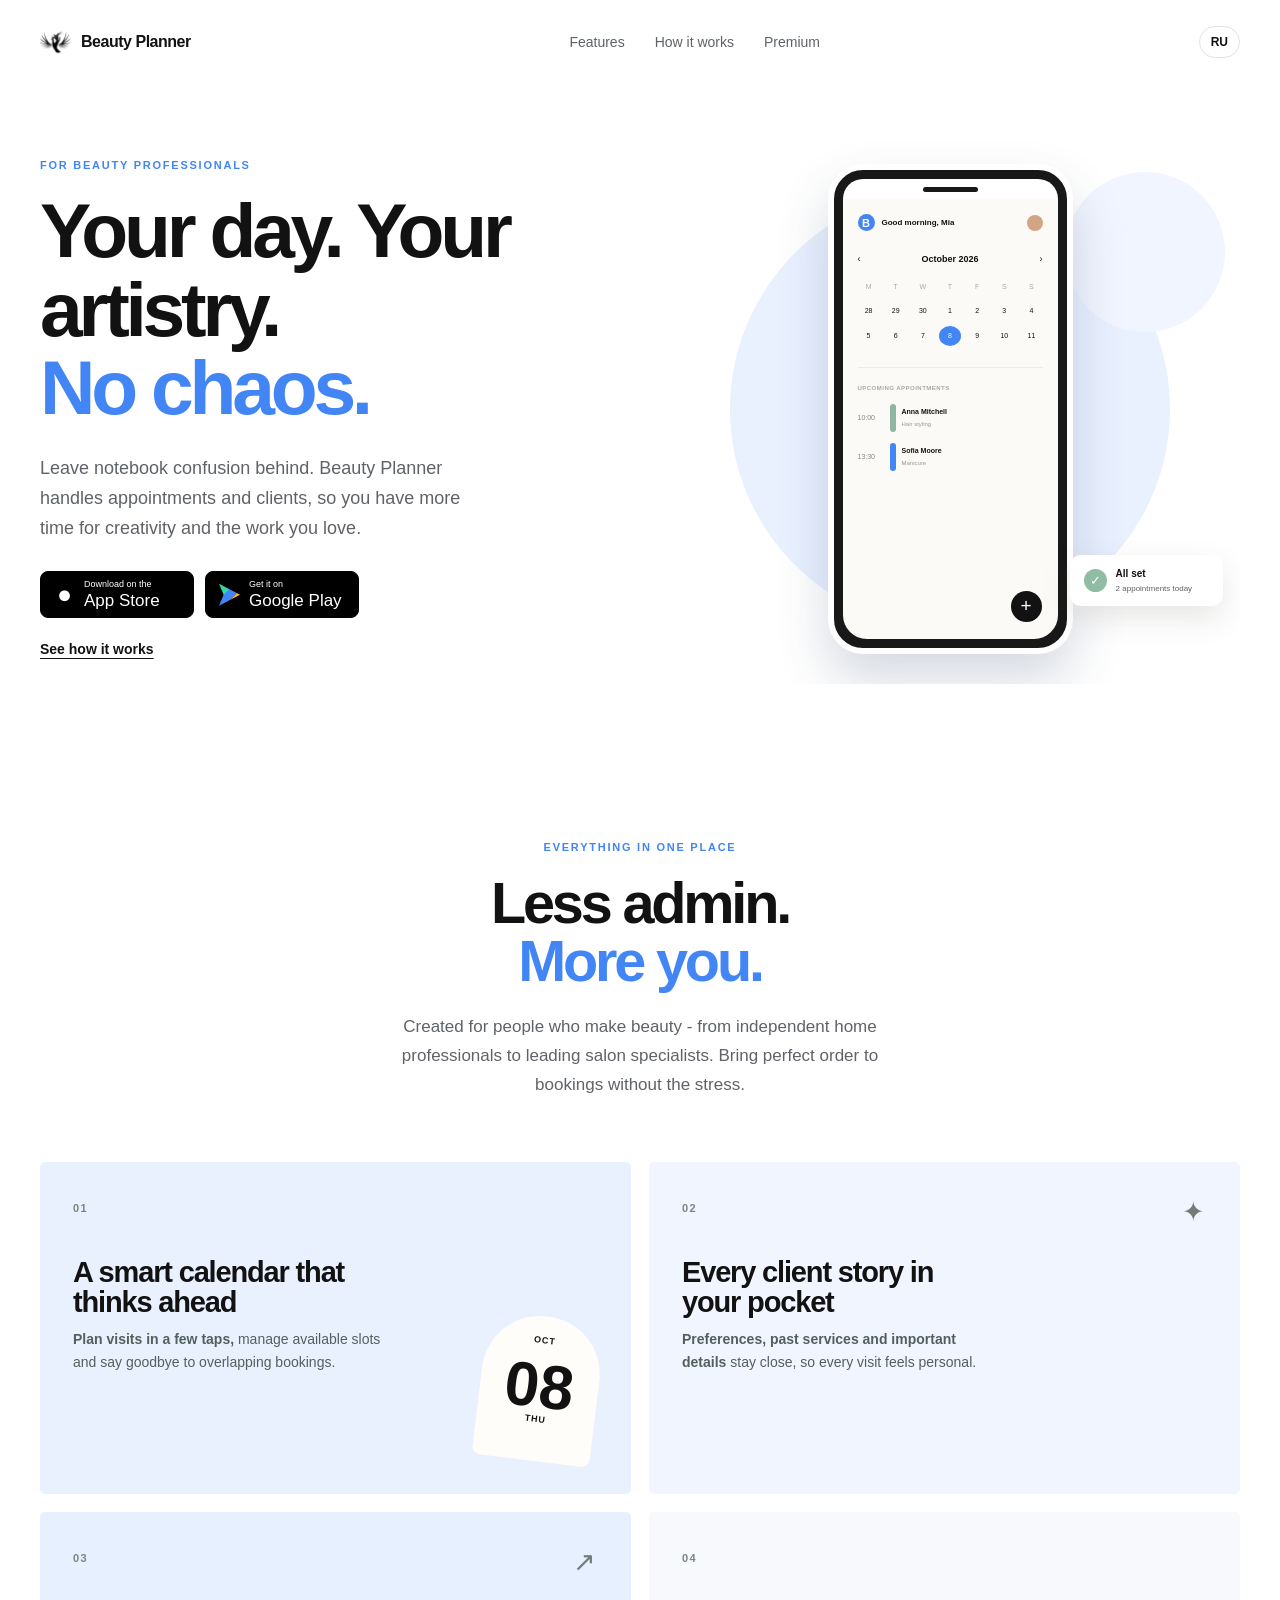
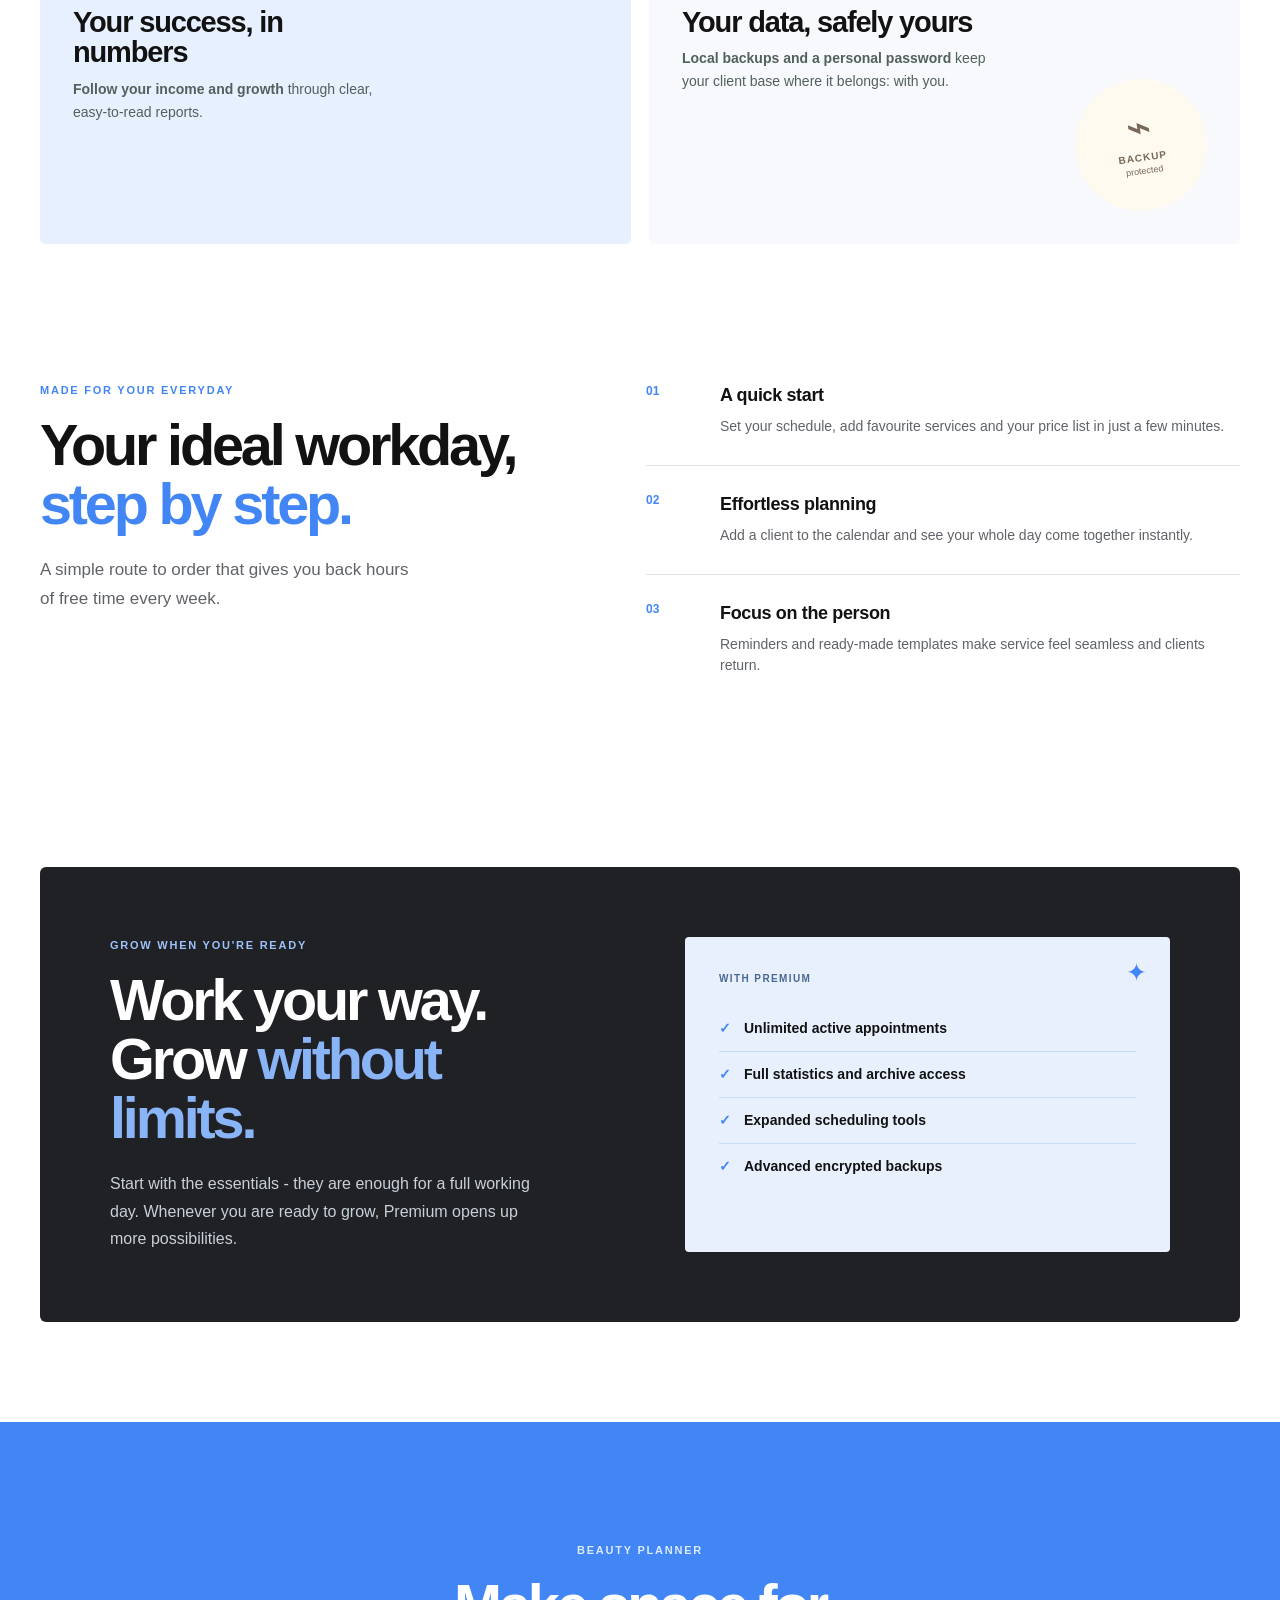
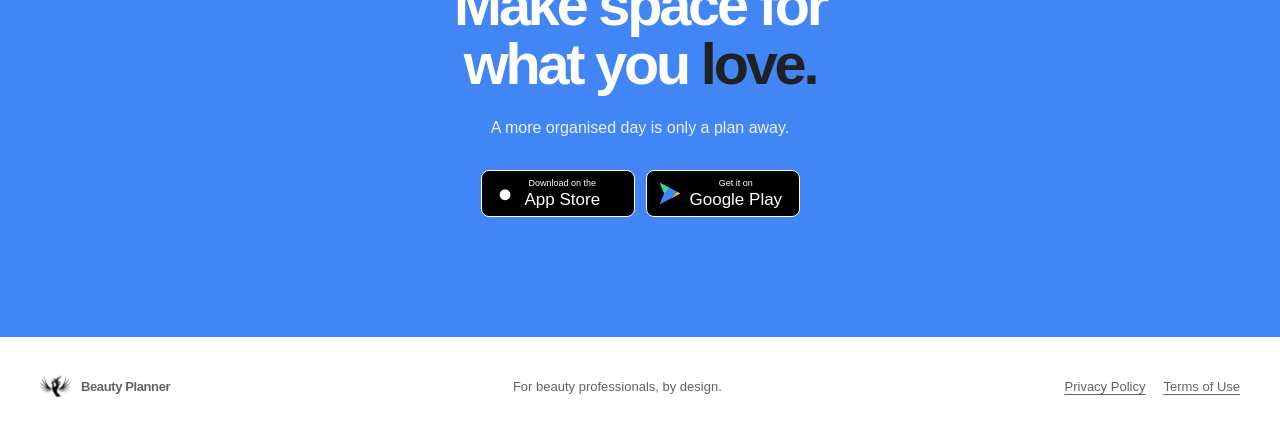
==== index.html @ 68fc967b "Use app logo as site favicon Co-authored-by: Copilot <223556219+Copilot@users.noreply.github.com>" ====
<!doctype html>
<html lang="en">
  <head>
    <meta charset="utf-8">
    <meta name="viewport" content="width=device-width, initial-scale=1">
    <meta name="description" content="Beauty Planner is the calm, simple workspace for beauty professionals.">
    <title>Beauty Planner — your day, beautifully planned</title>
    <link rel="icon" type="image/png" href="assets/beauty-planner-logo.png">
    <link rel="apple-touch-icon" href="assets/beauty-planner-logo.png">
    <link rel="stylesheet" href="styles.css">
  </head>
  <body>
    <header class="site-header">
      <a class="brand" href="#top" aria-label="Beauty Planner home">
        <img class="brand-mark" src="assets/beauty-planner-logo.png" alt="">
        <span>Beauty Planner</span>
      </a>
      <nav class="site-nav" aria-label="Main navigation">
        <a href="#features" data-i18n="navFeatures">Features</a>
        <a href="#workflow" data-i18n="navWorkflow">How it works</a>
        <a href="#premium" data-i18n="navPremium">Premium</a>
      </nav>
      <button class="language-switch" type="button" aria-label="Switch language">RU</button>
    </header>

    <main id="top">
      <section class="hero">
        <div class="hero-copy">
          <p class="eyebrow" data-i18n="eyebrow">FOR BEAUTY PROFESSIONALS</p>
          <h1 data-i18n-html="heroTitle">Your day. Your artistry.<br><em>No chaos.</em></h1>
          <p class="hero-text" data-i18n="heroText">Leave notebook confusion behind. Beauty Planner handles appointments and clients, so you have more time for creativity and the work you love.</p>
          <div class="store-links" aria-label="Download Beauty Planner">
            <a class="store-button" href="https://apps.apple.com/us/app/beauty-planner-app/id6790455845" target="_blank" rel="noopener noreferrer">
              <span class="store-icon apple-icon" aria-hidden="true">●</span>
              <span><small data-i18n="appStoreLabel">Download on the</small><strong>App Store</strong></span>
            </a>
            <a class="store-button" href="https://play.google.com/store/apps/details?id=com.andrey.beautyplanner&amp;pcampaignid=web_share" target="_blank" rel="noopener noreferrer">
              <span class="store-icon play-icon" aria-hidden="true"></span>
              <span><small data-i18n="googlePlayLabel">Get it on</small><strong>Google Play</strong></span>
            </a>
          </div>
          <a class="text-link hero-link" href="#workflow" data-i18n="heroLink">See how it works</a>
        </div>
        <div class="hero-visual" aria-label="Beauty Planner calendar preview">
          <div class="orb orb-one"></div>
          <div class="orb orb-two"></div>
          <div class="phone">
            <div class="phone-bar"><span></span></div>
            <div class="app-screen">
              <div class="app-top"><span class="app-logo">B</span><span class="app-greeting">Good morning, Mia</span><span class="avatar"></span></div>
              <div class="calendar-head"><span>‹</span><strong>October 2026</strong><span>›</span></div>
              <div class="week-days"><span>M</span><span>T</span><span>W</span><span>T</span><span>F</span><span>S</span><span>S</span></div>
              <div class="calendar-days"><span>28</span><span>29</span><span>30</span><span>1</span><span>2</span><span>3</span><span>4</span><span>5</span><span>6</span><span>7</span><span class="selected-day">8</span><span>9</span><span>10</span><span>11</span></div>
              <div class="appointments">
                <p>UPCOMING APPOINTMENTS</p>
                <div class="appointment"><span class="appointment-time">10:00</span><span class="appointment-dot"></span><span><b>Anna Mitchell</b><small>Hair styling</small></span></div>
                <div class="appointment"><span class="appointment-time">13:30</span><span class="appointment-dot coral"></span><span><b>Sofia Moore</b><small>Manicure</small></span></div>
              </div>
              <span class="add-button">+</span>
            </div>
          </div>
          <div class="floating-card"><span class="floating-icon">✓</span><span><b data-i18n="floatingTitle">All set</b><small data-i18n="floatingText">2 appointments today</small></span></div>
        </div>
      </section>

      <section class="intro" id="features">
        <p class="eyebrow" data-i18n="introEyebrow">EVERYTHING IN ONE PLACE</p>
        <h2 data-i18n-html="introTitle">Less admin.<br><em>More you.</em></h2>
        <p data-i18n="introText">Created for people who make beauty - from independent home professionals to leading salon specialists. Bring perfect order to bookings without the stress.</p>
      </section>

      <section class="feature-grid">
        <article class="feature-card feature-card-wide peach">
          <div>
            <span class="feature-number">01</span>
            <h3 data-i18n="featureCalendarTitle">A smart calendar that thinks ahead</h3>
            <p data-i18n-html="featureCalendarText"><strong>Plan visits in a few taps,</strong> manage available slots and say goodbye to overlapping bookings.</p>
          </div>
          <div class="mini-calendar" aria-hidden="true"><span>OCT</span><b>08</b><small>THU</small></div>
        </article>
        <article class="feature-card lilac">
          <span class="feature-number">02</span>
          <span class="feature-icon" aria-hidden="true">✦</span>
          <h3 data-i18n="featureClientsTitle">Every client story in your pocket</h3>
          <p data-i18n-html="featureClientsText"><strong>Preferences, past services and important details</strong> stay close, so every visit feels personal.</p>
        </article>
        <article class="feature-card sage">
          <span class="feature-number">03</span>
          <span class="feature-icon" aria-hidden="true">↗</span>
          <h3 data-i18n="featureInsightTitle">Your success, in numbers</h3>
          <p data-i18n-html="featureInsightText"><strong>Follow your income and growth</strong> through clear, easy-to-read reports.</p>
        </article>
        <article class="feature-card feature-card-wide cream">
          <div>
            <span class="feature-number">04</span>
            <h3 data-i18n="featureCareTitle">Your data, safely yours</h3>
            <p data-i18n-html="featureCareText"><strong>Local backups and a personal password</strong> keep your client base where it belongs: with you.</p>
          </div>
          <div class="backup-art" aria-hidden="true"><span>⌁</span><b>BACKUP</b><small>protected</small></div>
        </article>
      </section>

      <section class="workflow" id="workflow">
        <div class="workflow-copy">
          <p class="eyebrow" data-i18n="workflowEyebrow">MADE FOR YOUR EVERYDAY</p>
          <h2 data-i18n-html="workflowTitle">Your ideal workday,<br><em>step by step.</em></h2>
          <p data-i18n="workflowText">A simple route to order that gives you back hours of free time every week.</p>
        </div>
        <ol class="steps">
          <li><span>01</span><div><h3 data-i18n="stepOneTitle">A quick start</h3><p data-i18n="stepOneText">Set your schedule, add favourite services and your price list in just a few minutes.</p></div></li>
          <li><span>02</span><div><h3 data-i18n="stepTwoTitle">Effortless planning</h3><p data-i18n="stepTwoText">Add a client to the calendar and see your whole day come together instantly.</p></div></li>
          <li><span>03</span><div><h3 data-i18n="stepThreeTitle">Focus on the person</h3><p data-i18n="stepThreeText">Reminders and ready-made templates make service feel seamless and clients return.</p></div></li>
        </ol>
      </section>

      <section class="premium" id="premium">
        <div>
          <p class="eyebrow" data-i18n="premiumEyebrow">GROW WHEN YOU'RE READY</p>
          <h2 data-i18n-html="premiumTitle">Work your way.<br>Grow <em>without limits.</em></h2>
          <p data-i18n="premiumText">Start with the essentials - they are enough for a full working day. Whenever you are ready to grow, Premium opens up more possibilities.</p>
        </div>
        <div class="premium-card">
          <span class="sparkle" aria-hidden="true">✦</span>
          <p class="premium-label" data-i18n="premiumCardLabel">WITH PREMIUM</p>
          <ul>
            <li data-i18n="premiumOne">Unlimited active appointments</li>
            <li data-i18n="premiumTwo">Full statistics and archive access</li>
            <li data-i18n="premiumThree">Expanded scheduling tools</li>
            <li data-i18n="premiumFour">Advanced encrypted backups</li>
          </ul>
        </div>
      </section>

      <section class="cta">
        <p class="eyebrow" data-i18n="ctaEyebrow">BEAUTY PLANNER</p>
        <h2 data-i18n-html="ctaTitle">Make space for<br>what you <em>love.</em></h2>
        <p data-i18n="ctaText">A more organised day is only a plan away.</p>
        <div class="store-links store-links-centered" aria-label="Download Beauty Planner">
          <a class="store-button store-button-light" href="https://apps.apple.com/us/app/beauty-planner-app/id6790455845" target="_blank" rel="noopener noreferrer">
            <span class="store-icon apple-icon" aria-hidden="true">●</span>
            <span><small data-i18n="appStoreLabel">Download on the</small><strong>App Store</strong></span>
          </a>
          <a class="store-button store-button-light" href="https://play.google.com/store/apps/details?id=com.andrey.beautyplanner&amp;pcampaignid=web_share" target="_blank" rel="noopener noreferrer">
            <span class="store-icon play-icon" aria-hidden="true"></span>
            <span><small data-i18n="googlePlayLabel">Get it on</small><strong>Google Play</strong></span>
          </a>
        </div>
      </section>
    </main>

    <footer class="site-footer">
      <a class="brand" href="#top"><img class="brand-mark" src="assets/beauty-planner-logo.png" alt=""><span>Beauty Planner</span></a>
      <p data-i18n="footerText">For beauty professionals, by design.</p>
      <div class="legal-links">
        <a href="privacy.html" data-i18n="privacyLink">Privacy Policy</a>
        <a href="https://sites.google.com/view/beautyplanner/terms-of-use" target="_blank" rel="noopener noreferrer" data-i18n="termsLink">Terms of Use</a>
      </div>
    </footer>
    <script src="script.js"></script>
  </body>
</html>
---- styles.css ----
:root {
  --ink: #121212;
  --muted: #5f6368;
  --paper: #ffffff;
  --peach: #e9f1ff;
  --coral: #4285f4;
  --lilac: #f1f5ff;
  --sage: #e7f0ff;
  --cream: #f7f9fc;
  --line: #e0e3e7;
}

* { box-sizing: border-box; }
html { scroll-behavior: smooth; }
body { margin: 0; color: var(--ink); background: var(--paper); font-family: Arial, Helvetica, sans-serif; font-size: 16px; line-height: 1.5; }
a { color: inherit; text-decoration: none; }
.site-header { width: min(1200px, calc(100% - 48px)); height: 84px; margin: auto; display: flex; align-items: center; justify-content: space-between; }
.brand { display: inline-flex; gap: 10px; align-items: center; font-weight: 700; letter-spacing: -.03em; }
.brand-mark { width: 31px; height: 31px; object-fit: contain; border-radius: 50%; }
.site-nav { display: flex; gap: 30px; color: var(--muted); font-size: 14px; }
.site-nav a:hover, .text-link:hover, .site-footer a:hover { color: var(--coral); }
.language-switch { border: 1px solid var(--line); background: transparent; padding: 8px 11px; border-radius: 99px; cursor: pointer; color: var(--ink); font: 700 12px "DM Sans", sans-serif; }
.hero { width: min(1200px, calc(100% - 48px)); min-height: 650px; margin: auto; display: grid; grid-template-columns: 1fr 1fr; align-items: center; gap: 40px; }
.eyebrow { margin: 0 0 18px; color: var(--coral); font-size: 11px; font-weight: 700; letter-spacing: .16em; }
h1, h2 { margin: 0; font-family: Arial, Helvetica, sans-serif; font-weight: 700; letter-spacing: -.055em; line-height: 1.02; }
h1 { max-width: 570px; font-size: clamp(52px, 6vw, 82px); }
h2 { font-size: clamp(40px, 4.5vw, 62px); }
h1 em, h2 em { color: var(--coral); font-weight: inherit; font-style: normal; }
.hero-text { max-width: 450px; margin: 28px 0; color: var(--muted); font-size: 18px; line-height: 1.65; }
.store-links { display: flex; flex-wrap: wrap; gap: 11px; }
.store-button { min-width: 154px; display: inline-flex; align-items: center; gap: 9px; padding: 8px 13px; color: #fff; background: #000; border: 1px solid #000; border-radius: 8px; line-height: 1; transition: transform .2s, background .2s; }
.store-button:hover { color: #fff; background: #202124; transform: translateY(-2px); }
.store-button small, .store-button strong { display: block; }.store-button small { margin-bottom: 3px; font-size: 9px; }.store-button strong { font-size: 17px; font-weight: 500; }
.store-icon { width: 21px; flex: 0 0 21px; text-align: center; color: #fff; }.apple-icon { font-size: 25px; line-height: 1; }.play-icon { height: 22px; background: linear-gradient(135deg, #30d8a1 0 35%, #4285f4 35% 63%, #fbbc04 63% 82%, #ea4335 82%); clip-path: polygon(0 0, 100% 50%, 0 100%, 22% 50%); }
.hero-link { display: inline-block; margin-top: 21px; }
.button { display: inline-flex; align-items: center; gap: 18px; padding: 14px 19px; border-radius: 999px; font-size: 14px; font-weight: 700; transition: transform .2s, background .2s; }
.button:hover { transform: translateY(-2px); }
.button-primary { background: var(--ink); color: #fff; }
.button-primary:hover { background: #394a47; }
.text-link { font-weight: 600; font-size: 14px; text-decoration: underline; text-underline-offset: 4px; }
.platform-note { margin: 22px 0 0; color: var(--muted); font-size: 12px; }
.hero-visual { position: relative; min-height: 550px; display: grid; place-items: center; overflow: hidden; }
.orb { position: absolute; border-radius: 50%; }
.orb-one { width: 440px; height: 440px; background: var(--peach); }
.orb-two { width: 160px; height: 160px; background: var(--lilac); top: 38px; right: 15px; }
.phone { position: relative; width: 245px; height: 490px; padding: 9px; z-index: 1; background: #181818; border: 6px solid #fff; border-radius: 35px; box-shadow: 0 26px 52px #2b426433; }
.phone-bar { height: 20px; display: grid; place-items: center; background: #fff; border-radius: 25px 25px 0 0; }
.phone-bar span { width: 55px; height: 5px; background: #181818; border-radius: 99px; }
.app-screen { height: calc(100% - 20px); position: relative; overflow: hidden; padding: 15px; background: #fcfaf7; border-radius: 0 0 24px 24px; font-family: "DM Sans", sans-serif; }
.app-top { display: flex; align-items: center; gap: 7px; font-size: 8px; font-weight: 600; }
.app-logo { display: grid; place-items: center; width: 17px; height: 17px; color: #fff; background: var(--coral); border-radius: 50%; font: 700 11px Arial, sans-serif; }
.avatar { width: 16px; height: 16px; margin-left: auto; border-radius: 50%; background: #d3a585; }
.calendar-head { display: flex; justify-content: space-between; margin: 22px 0 15px; font-size: 9px; }
.week-days, .calendar-days { display: grid; grid-template-columns: repeat(7, 1fr); gap: 5px; text-align: center; font-size: 7px; }
.week-days { color: #a7aaa6; margin-bottom: 9px; }
.calendar-days span { display: grid; place-items: center; height: 20px; }
.calendar-days .selected-day { color: #fff; background: var(--coral); border-radius: 50%; }
.appointments { margin-top: 21px; padding-top: 16px; border-top: 1px solid #eee9e2; }
.appointments p { margin: 0 0 11px; color: #a5a7a4; font-size: 6px; font-weight: 700; letter-spacing: .08em; }
.appointment { display: grid; grid-template-columns: 27px 7px 1fr; align-items: center; gap: 5px; margin: 11px 0; font-size: 7px; }
.appointment-time { color: #858b87; }
.appointment-dot { display: block; width: 6px; height: 28px; background: #8eb6a1; border-radius: 99px; }
.appointment-dot.coral { background: var(--coral); }
.appointment b, .appointment small { display: block; }
.appointment small { color: #949995; font-size: 6px; margin-top: 2px; }
.add-button { position: absolute; right: 16px; bottom: 17px; display: grid; place-items: center; width: 31px; height: 31px; background: var(--ink); color: #fff; border-radius: 50%; font-size: 19px; }
.floating-card { position: absolute; z-index: 2; right: 3%; bottom: 78px; display: flex; align-items: center; gap: 9px; min-width: 153px; padding: 11px 14px; background: #fff; border-radius: 11px; box-shadow: 0 12px 30px #50473c21; font-size: 10px; }
.floating-card b, .floating-card small { display: block; }
.floating-card small { color: var(--muted); margin-top: 2px; font-size: 8px; }
.floating-icon { display: grid; place-items: center; width: 23px; height: 23px; color: #fff; background: #90bca3; border-radius: 50%; font-size: 13px; }
.intro { width: min(700px, calc(100% - 48px)); padding: 105px 0 62px; text-align: center; margin: auto; }
.intro h2 { margin-bottom: 22px; }
.intro > p:last-child { max-width: 520px; margin: auto; color: var(--muted); font-size: 17px; line-height: 1.7; }
.feature-grid { width: min(1200px, calc(100% - 48px)); margin: auto; display: grid; grid-template-columns: repeat(2, 1fr); gap: 18px; }
.feature-card { position: relative; min-height: 332px; padding: 33px; overflow: hidden; border-radius: 5px; }
.feature-card-wide { display: flex; justify-content: space-between; }
.feature-card h3 { max-width: 300px; margin: 38px 0 10px; font: 700 29px/1.05 Arial, sans-serif; letter-spacing: -.04em; }
.feature-card p { max-width: 315px; margin: 0; color: #52605d; font-size: 14px; line-height: 1.65; }
.feature-number { color: #7b8581; font-size: 11px; font-weight: 700; letter-spacing: .12em; }
.feature-icon { position: absolute; top: 30px; right: 35px; color: #737d78; font-size: 27px; }
.peach { background: var(--peach); }.lilac { background: var(--lilac); }.sage { background: var(--sage); }.cream { background: var(--cream); }
.mini-calendar { align-self: flex-end; width: 118px; height: 145px; padding: 18px 10px; display: flex; flex-direction: column; align-items: center; color: var(--ink); background: #fffdf9; border-radius: 58px 58px 8px 8px; transform: rotate(7deg); }
.mini-calendar span, .mini-calendar small { font-size: 9px; font-weight: 700; letter-spacing: .1em; }.mini-calendar b { margin: 7px 0 -4px; font: 600 62px/1 Arial, sans-serif; }
.backup-art { align-self: flex-end; display: flex; flex-direction: column; align-items: center; justify-content: center; width: 132px; height: 132px; color: #776859; background: #fffaf0; border-radius: 50%; transform: rotate(-8deg); }.backup-art span { font-size: 42px; line-height: .7; }.backup-art b { margin-top: 9px; font-size: 10px; letter-spacing: .1em; }.backup-art small { font-size: 9px; }
.workflow { width: min(1200px, calc(100% - 48px)); margin: 138px auto; display: grid; grid-template-columns: .9fr 1.1fr; gap: 120px; align-items: start; }.workflow-copy > p:last-child { max-width: 380px; margin-top: 22px; color: var(--muted); font-size: 17px; line-height: 1.7; }
.steps { padding: 0; margin: 0; list-style: none; }.steps li { display: grid; grid-template-columns: 55px 1fr; gap: 19px; padding: 0 0 28px; margin-bottom: 25px; border-bottom: 1px solid var(--line); }.steps li:last-child { border: 0; }.steps li > span { color: var(--coral); font-size: 12px; font-weight: 700; }.steps h3 { margin: 0 0 7px; font-size: 18px; letter-spacing: -.02em; }.steps p { margin: 0; color: var(--muted); font-size: 14px; }
.premium { width: min(1200px, calc(100% - 48px)); margin: 0 auto 100px; padding: 70px; display: grid; grid-template-columns: 1fr 1fr; gap: 90px; background: #202124; color: #fff; border-radius: 6px; }.premium .eyebrow { color: #9ec1fb; }.premium h2 { max-width: 480px; }.premium h2 em { color: #8ab4f8; }.premium > div > p:last-child { max-width: 440px; margin: 23px 0 0; color: #c8d0d9; line-height: 1.7; }
.premium-card { position: relative; padding: 34px; background: #e8f0fe; color: var(--ink); border-radius: 4px; }.premium-label { margin: 0 0 20px; color: #496990; font-size: 10px; font-weight: 700; letter-spacing: .14em; }.premium-card ul { margin: 0; padding: 0; list-style: none; }.premium-card li { padding: 12px 0 12px 25px; border-bottom: 1px solid #c9dbf8; font-size: 14px; font-weight: 600; }.premium-card li::before { content: "✓"; position: absolute; left: 0; color: var(--coral); font-weight: 700; }.premium-card li { position: relative; }.premium-card li:last-child { border: 0; }.sparkle { position: absolute; right: 23px; top: 17px; color: var(--coral); font-size: 25px; }
.cta { margin: 0; padding: 120px 24px; color: #fff; text-align: center; background: var(--coral); }.cta .eyebrow { color: #dbeaff; }.cta h2 em { color: #202124; }.cta > p:not(.eyebrow) { margin: 22px 0 30px; color: #edf4ff; }.store-links-centered { justify-content: center; }.store-button-light { border-color: #fff; }.button-light { background: #fff; color: var(--ink); }.button-light:hover { background: var(--paper); }
.site-footer { width: min(1200px, calc(100% - 48px)); min-height: 100px; margin: auto; display: flex; align-items: center; justify-content: space-between; color: var(--muted); font-size: 13px; }.site-footer p { margin: 0; }.legal-links { display: flex; gap: 18px; }.legal-links a { text-decoration: underline; text-underline-offset: 3px; }
@media (max-width: 760px) { .site-header { width: min(100% - 32px, 600px); height: 70px; }.site-nav { display: none; }.hero { width: min(100% - 32px, 600px); grid-template-columns: 1fr; padding-top: 52px; text-align: center; }.hero-copy { display: grid; justify-items: center; }.hero-text { font-size: 16px; }.hero-visual { min-height: 485px; }.phone { transform: scale(.88); }.orb-one { width: 370px; height: 370px; }.floating-card { right: 1%; bottom: 54px; }.intro { width: min(100% - 32px, 600px); padding-top: 80px; }.feature-grid { width: min(100% - 32px, 600px); grid-template-columns: 1fr; }.feature-card { min-height: 290px; }.workflow { width: min(100% - 32px, 600px); margin: 90px auto; grid-template-columns: 1fr; gap: 45px; }.premium { width: min(100% - 32px, 600px); margin-bottom: 65px; padding: 42px 25px; grid-template-columns: 1fr; gap: 35px; }.cta { padding: 90px 20px; }.site-footer { width: min(100% - 32px, 600px); padding: 25px 0; min-height: auto; flex-wrap: wrap; gap: 15px; }.site-footer p { order: 3; width: 100%; } }
@media (max-width: 390px) { .store-links { justify-content: center; }.store-button { min-width: 148px; }.feature-card { padding: 26px; }.feature-card h3 { font-size: 26px; }.mini-calendar, .backup-art { transform: scale(.8); transform-origin: bottom right; } }
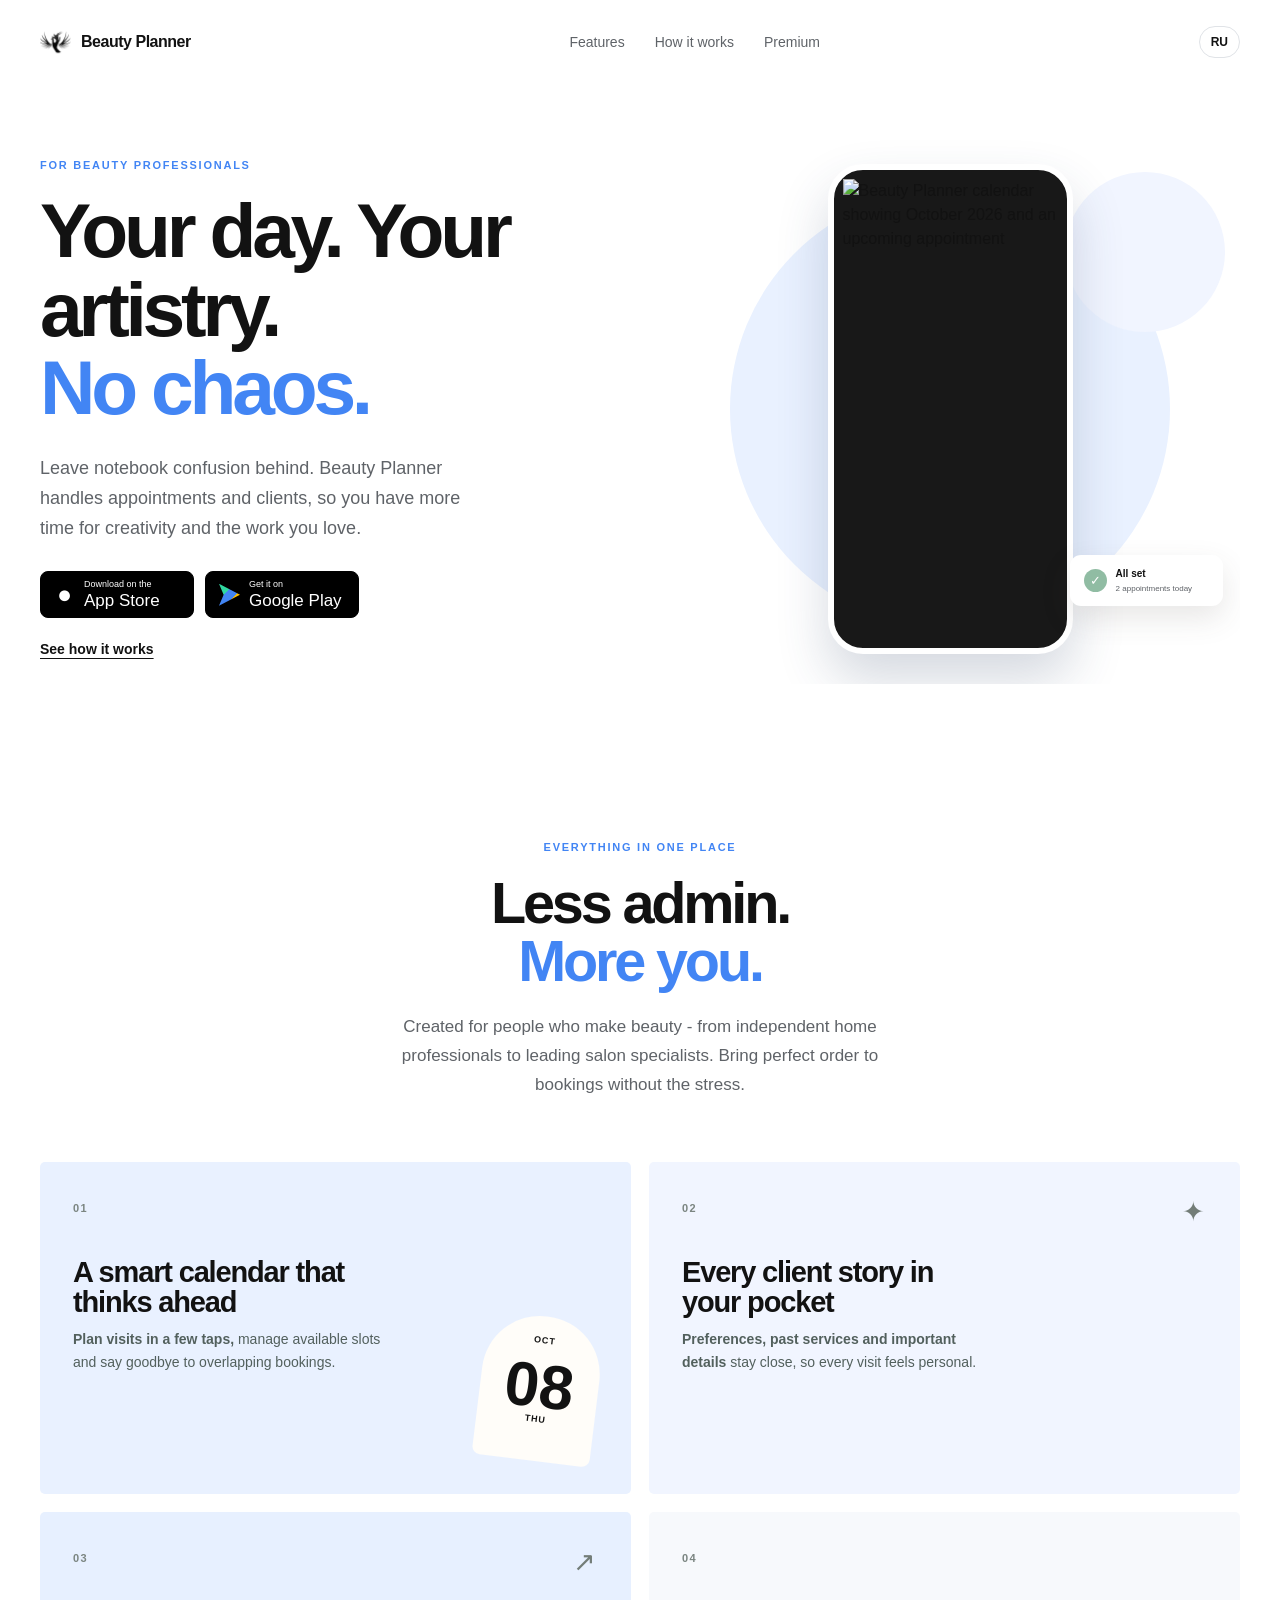
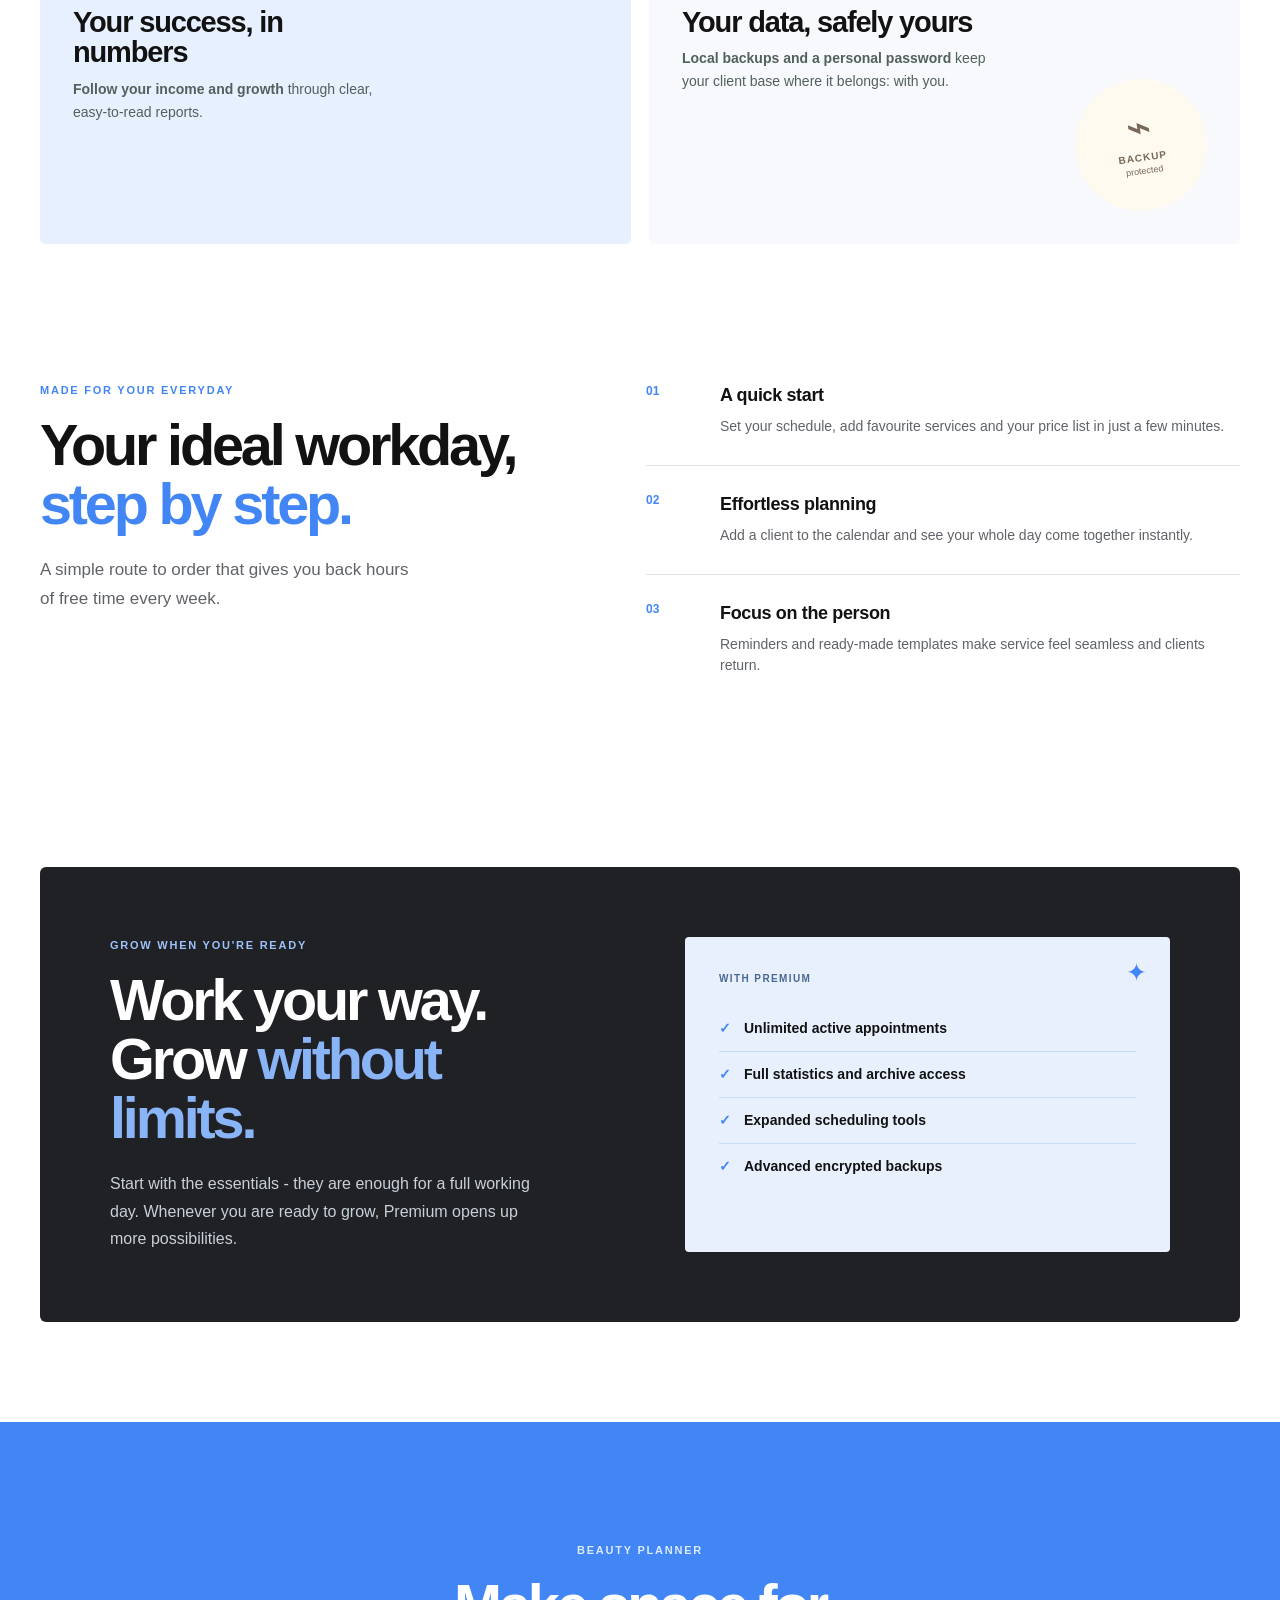
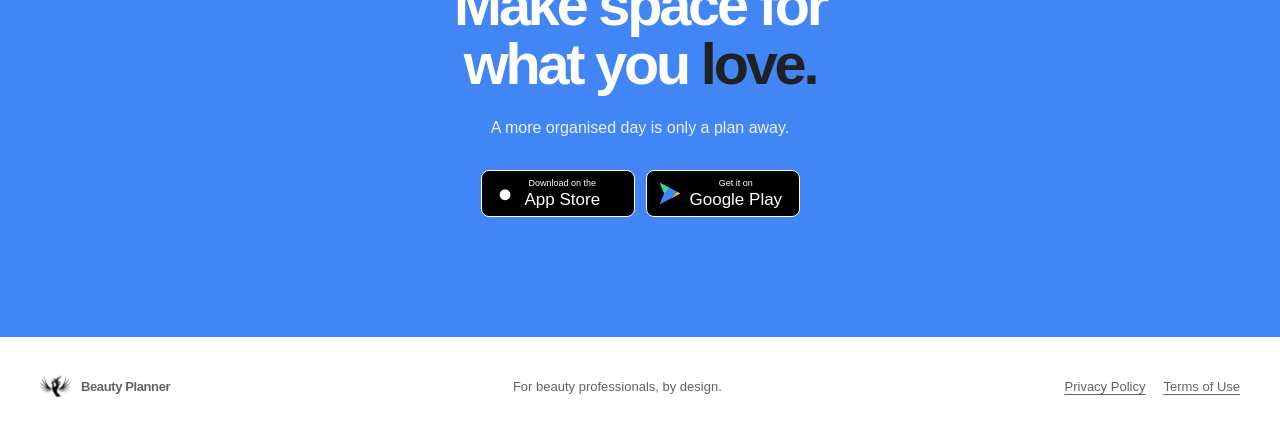
==== commit beabeb0a: "Host bilingual terms of use on site Co-authored-by: Copilot <223556219+Copilot@users.noreply.github." ====
--- a/index.html
+++ b/index.html
@@ -5,8 +5,6 @@
     <meta name="viewport" content="width=device-width, initial-scale=1">
     <meta name="description" content="Beauty Planner is the calm, simple workspace for beauty professionals.">
     <title>Beauty Planner — your day, beautifully planned</title>
-    <link rel="icon" type="image/png" href="assets/beauty-planner-logo.png">
-    <link rel="apple-touch-icon" href="assets/beauty-planner-logo.png">
     <link rel="stylesheet" href="styles.css">
   </head>
   <body>
@@ -41,24 +39,10 @@
           </div>
           <a class="text-link hero-link" href="#workflow" data-i18n="heroLink">See how it works</a>
         </div>
-        <div class="hero-visual" aria-label="Beauty Planner calendar preview">
+        <div class="hero-visual">
           <div class="orb orb-one"></div>
           <div class="orb orb-two"></div>
-          <div class="phone">
-            <div class="phone-bar"><span></span></div>
-            <div class="app-screen">
-              <div class="app-top"><span class="app-logo">B</span><span class="app-greeting">Good morning, Mia</span><span class="avatar"></span></div>
-              <div class="calendar-head"><span>‹</span><strong>October 2026</strong><span>›</span></div>
-              <div class="week-days"><span>M</span><span>T</span><span>W</span><span>T</span><span>F</span><span>S</span><span>S</span></div>
-              <div class="calendar-days"><span>28</span><span>29</span><span>30</span><span>1</span><span>2</span><span>3</span><span>4</span><span>5</span><span>6</span><span>7</span><span class="selected-day">8</span><span>9</span><span>10</span><span>11</span></div>
-              <div class="appointments">
-                <p>UPCOMING APPOINTMENTS</p>
-                <div class="appointment"><span class="appointment-time">10:00</span><span class="appointment-dot"></span><span><b>Anna Mitchell</b><small>Hair styling</small></span></div>
-                <div class="appointment"><span class="appointment-time">13:30</span><span class="appointment-dot coral"></span><span><b>Sofia Moore</b><small>Manicure</small></span></div>
-              </div>
-              <span class="add-button">+</span>
-            </div>
-          </div>
+          <div class="phone"><img class="phone-screenshot" src="assets/app-calendar-october-2026.png" alt="Beauty Planner calendar showing October 2026 and an upcoming appointment"></div>
           <div class="floating-card"><span class="floating-icon">✓</span><span><b data-i18n="floatingTitle">All set</b><small data-i18n="floatingText">2 appointments today</small></span></div>
         </div>
       </section>
@@ -153,7 +137,7 @@
       <p data-i18n="footerText">For beauty professionals, by design.</p>
       <div class="legal-links">
         <a href="privacy.html" data-i18n="privacyLink">Privacy Policy</a>
-        <a href="https://sites.google.com/view/beautyplanner/terms-of-use" target="_blank" rel="noopener noreferrer" data-i18n="termsLink">Terms of Use</a>
+        <a href="terms.html" data-i18n="termsLink">Terms of Use</a>
       </div>
     </footer>
     <script src="script.js"></script>
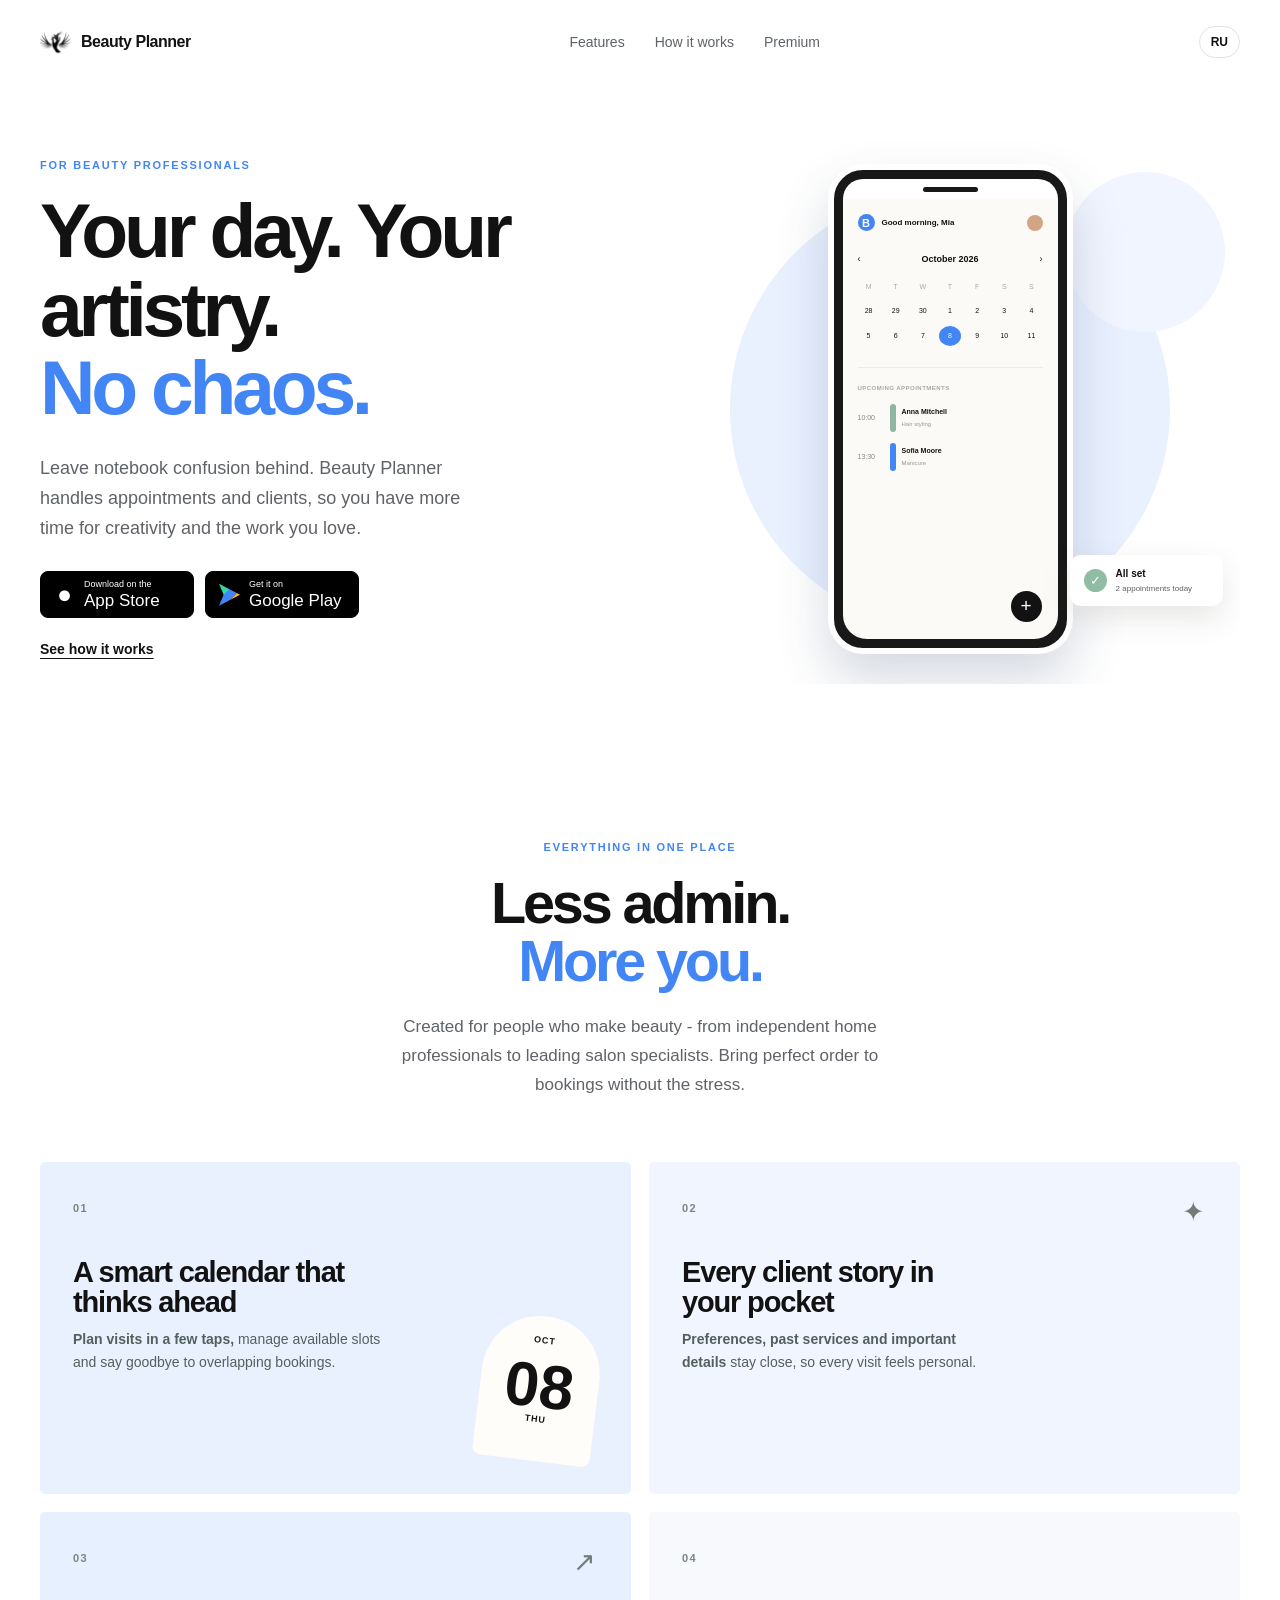
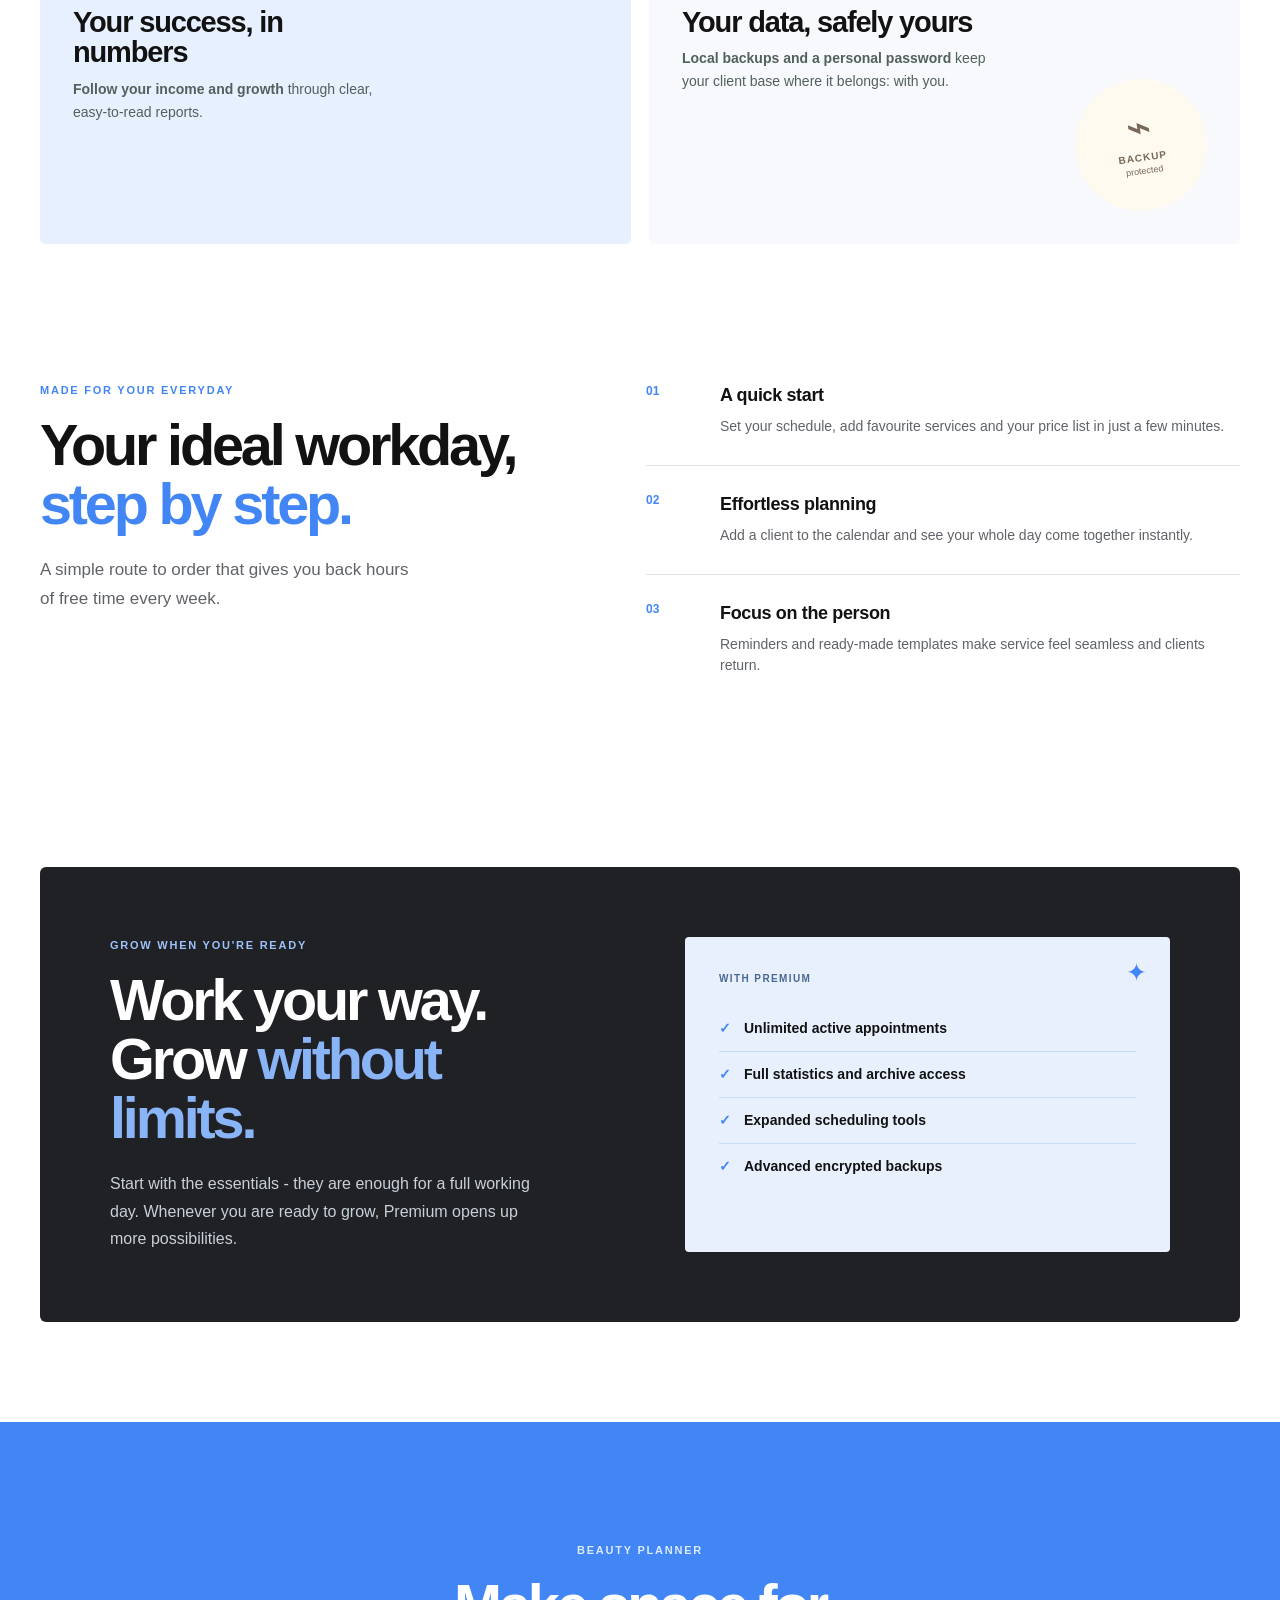
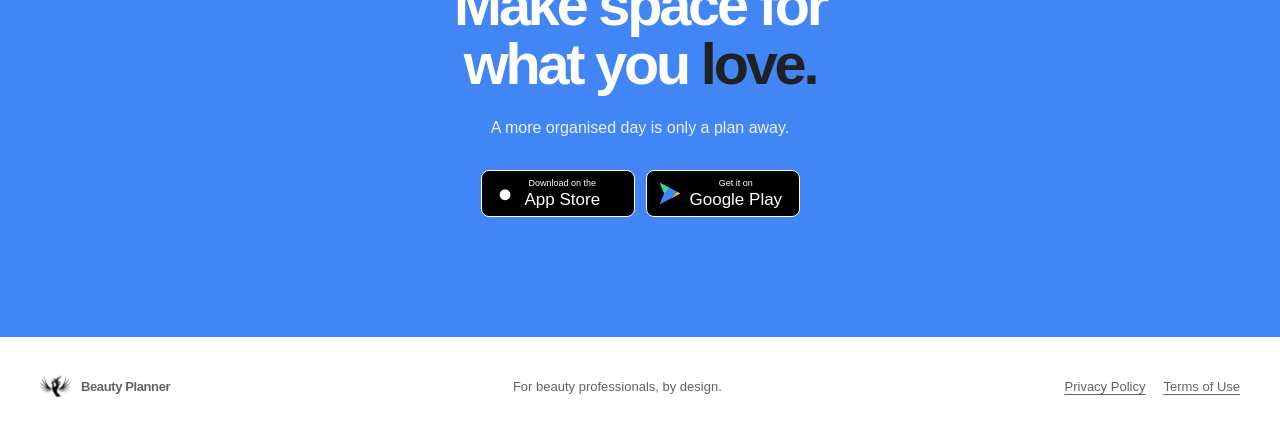
==== commit f04bf03c: "Host bilingual terms of use on site Co-authored-by: Copilot <223556219+Copilot@users.noreply.github." ====
--- a/index.html
+++ b/index.html
@@ -5,6 +5,8 @@
     <meta name="viewport" content="width=device-width, initial-scale=1">
     <meta name="description" content="Beauty Planner is the calm, simple workspace for beauty professionals.">
     <title>Beauty Planner — your day, beautifully planned</title>
+    <link rel="icon" type="image/png" href="assets/beauty-planner-logo.png">
+    <link rel="apple-touch-icon" href="assets/beauty-planner-logo.png">
     <link rel="stylesheet" href="styles.css">
   </head>
   <body>
@@ -39,10 +41,24 @@
           </div>
           <a class="text-link hero-link" href="#workflow" data-i18n="heroLink">See how it works</a>
         </div>
-        <div class="hero-visual">
+        <div class="hero-visual" aria-label="Beauty Planner calendar preview">
           <div class="orb orb-one"></div>
           <div class="orb orb-two"></div>
-          <div class="phone"><img class="phone-screenshot" src="assets/app-calendar-october-2026.png" alt="Beauty Planner calendar showing October 2026 and an upcoming appointment"></div>
+          <div class="phone">
+            <div class="phone-bar"><span></span></div>
+            <div class="app-screen">
+              <div class="app-top"><span class="app-logo">B</span><span class="app-greeting">Good morning, Mia</span><span class="avatar"></span></div>
+              <div class="calendar-head"><span>‹</span><strong>October 2026</strong><span>›</span></div>
+              <div class="week-days"><span>M</span><span>T</span><span>W</span><span>T</span><span>F</span><span>S</span><span>S</span></div>
+              <div class="calendar-days"><span>28</span><span>29</span><span>30</span><span>1</span><span>2</span><span>3</span><span>4</span><span>5</span><span>6</span><span>7</span><span class="selected-day">8</span><span>9</span><span>10</span><span>11</span></div>
+              <div class="appointments">
+                <p>UPCOMING APPOINTMENTS</p>
+                <div class="appointment"><span class="appointment-time">10:00</span><span class="appointment-dot"></span><span><b>Anna Mitchell</b><small>Hair styling</small></span></div>
+                <div class="appointment"><span class="appointment-time">13:30</span><span class="appointment-dot coral"></span><span><b>Sofia Moore</b><small>Manicure</small></span></div>
+              </div>
+              <span class="add-button">+</span>
+            </div>
+          </div>
           <div class="floating-card"><span class="floating-icon">✓</span><span><b data-i18n="floatingTitle">All set</b><small data-i18n="floatingText">2 appointments today</small></span></div>
         </div>
       </section>
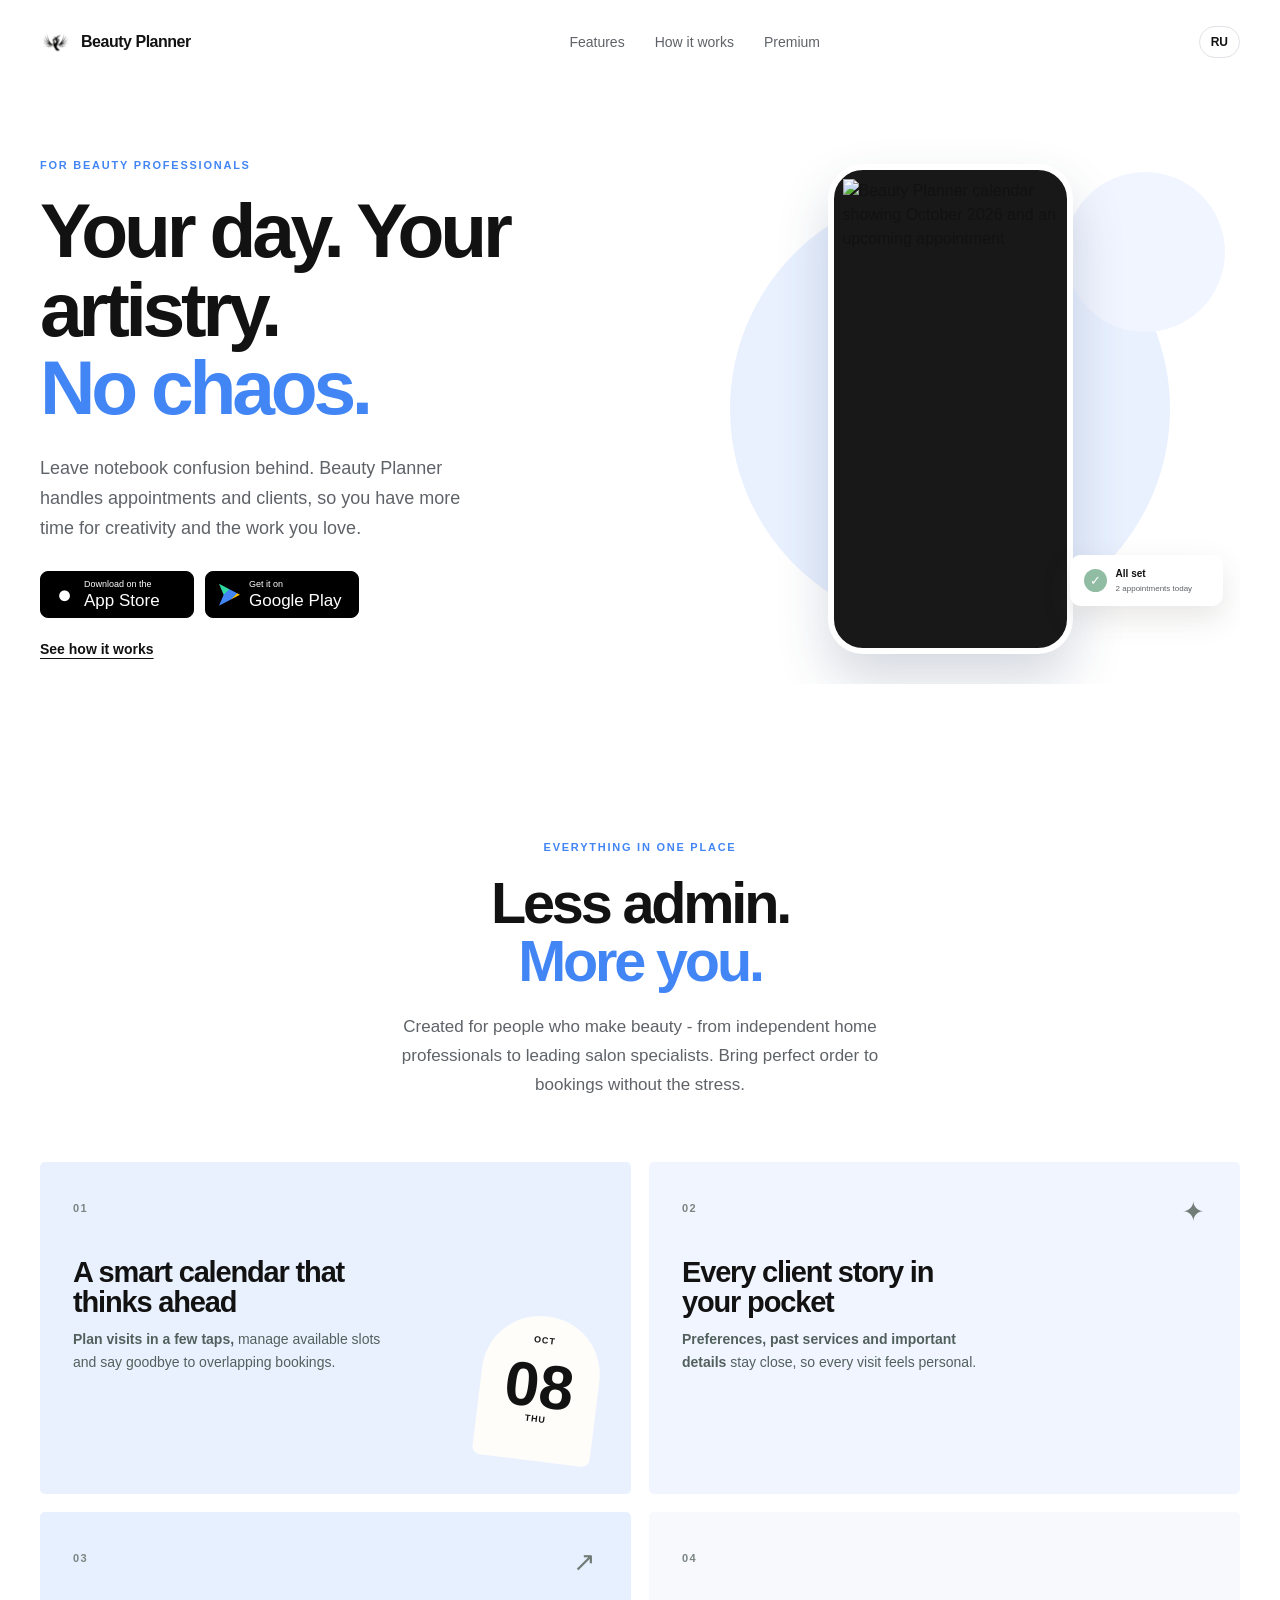
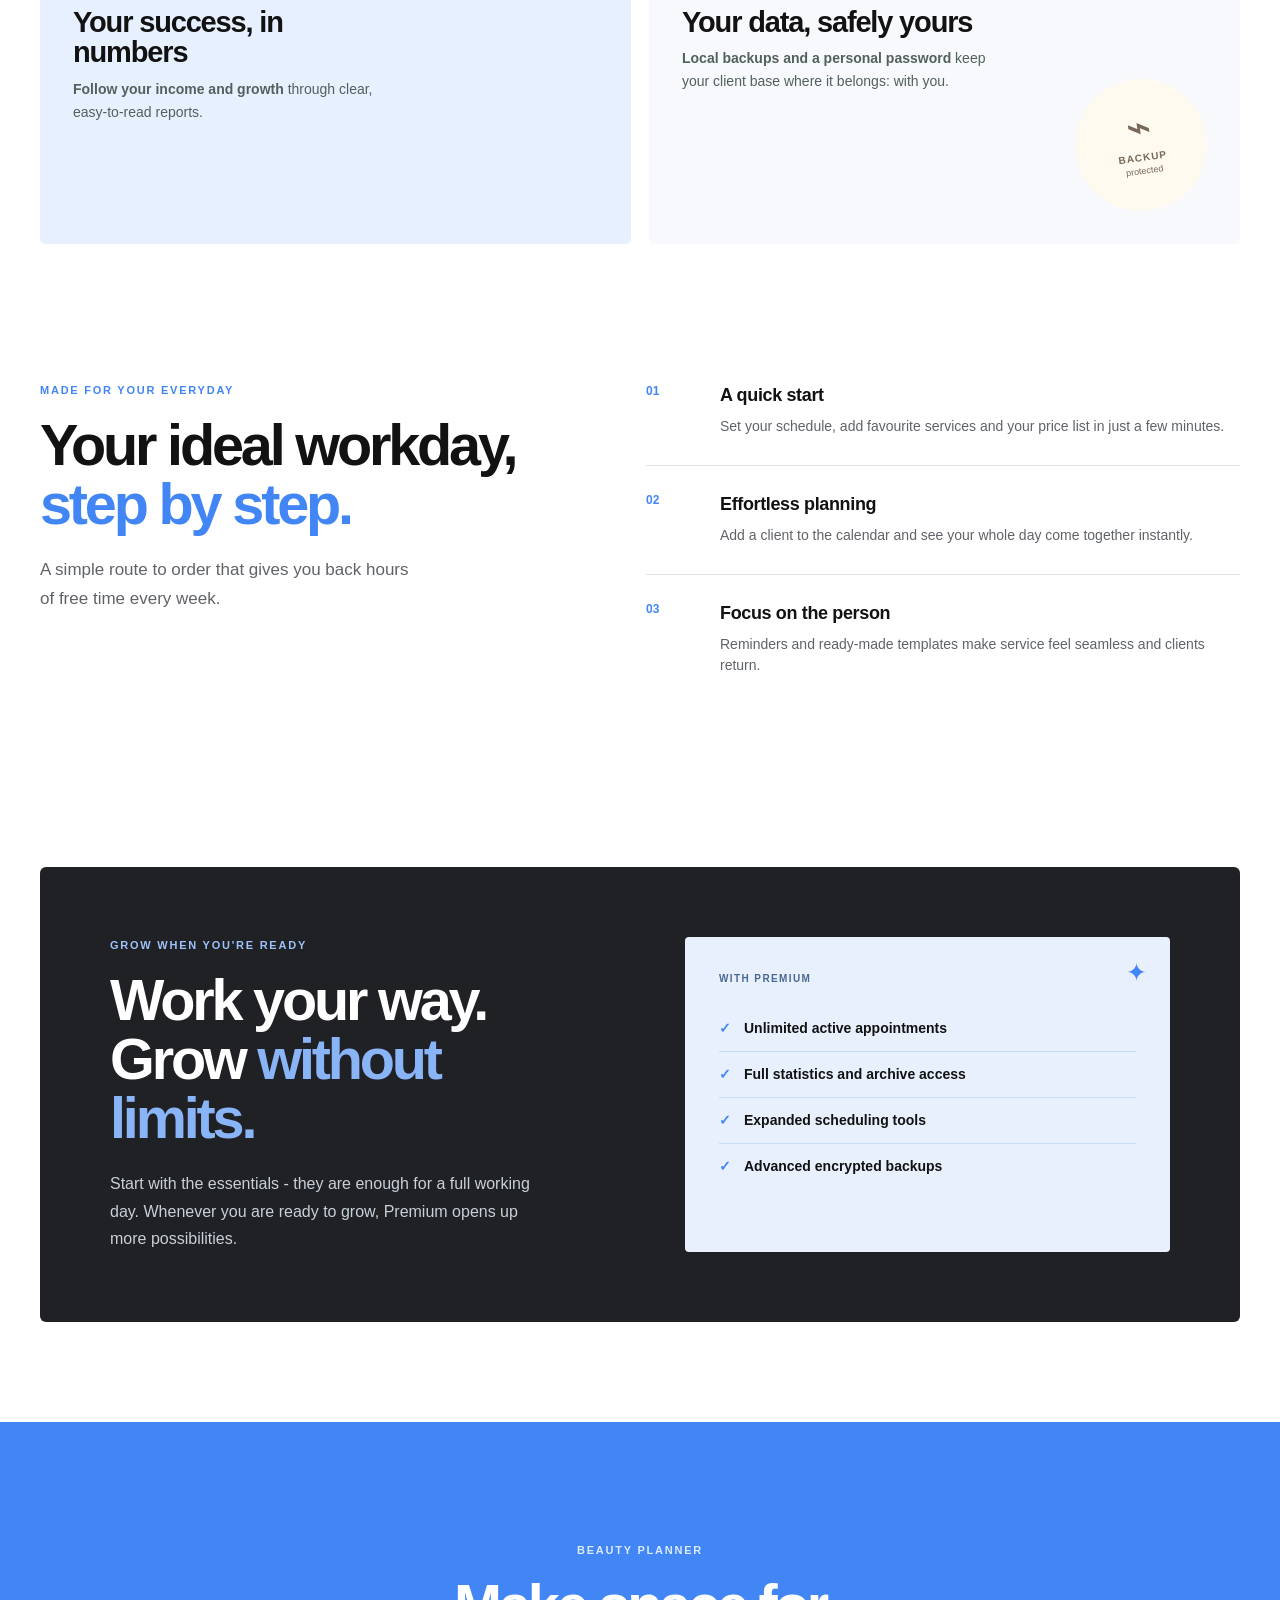
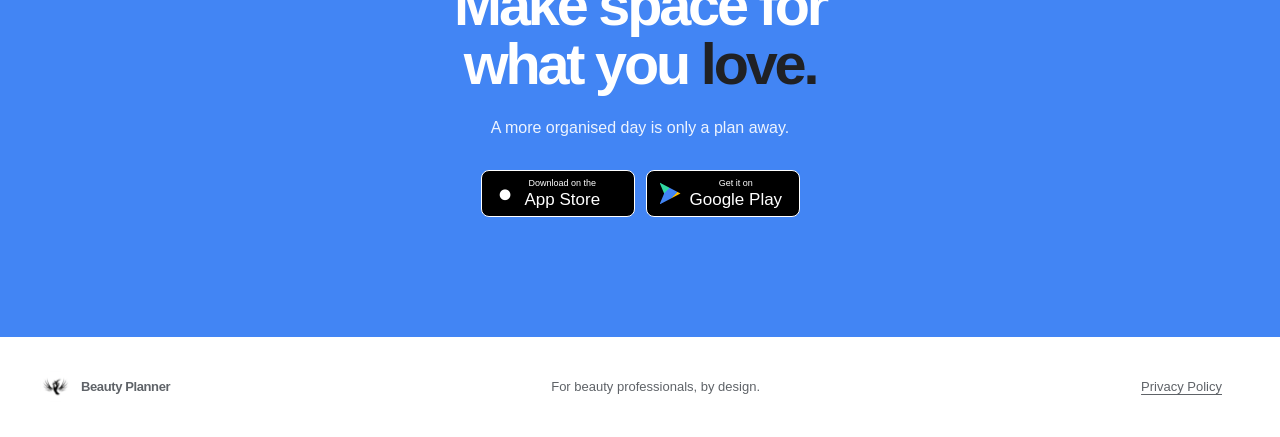
==== commit 66a26b83: "Fix favicon and initial page scroll Co-authored-by: Copilot <223556219+Copilot@users.noreply.github." ====
--- a/index.html
+++ b/index.html
@@ -5,14 +5,15 @@
     <meta name="viewport" content="width=device-width, initial-scale=1">
     <meta name="description" content="Beauty Planner is the calm, simple workspace for beauty professionals.">
     <title>Beauty Planner — your day, beautifully planned</title>
-    <link rel="icon" type="image/png" href="assets/beauty-planner-logo.png">
-    <link rel="apple-touch-icon" href="assets/beauty-planner-logo.png">
+    <link rel="icon" href="favicon.ico?v=20261101" sizes="any">
+    <link rel="icon" type="image/png" sizes="1024x1024" href="assets/app-icon-1024.png">
+    <link rel="apple-touch-icon" sizes="1024x1024" href="assets/app-icon-1024.png">
     <link rel="stylesheet" href="styles.css">
   </head>
   <body>
     <header class="site-header">
       <a class="brand" href="#top" aria-label="Beauty Planner home">
-        <img class="brand-mark" src="assets/beauty-planner-logo.png" alt="">
+        <img class="brand-mark" src="assets/app-icon-1024.png" alt="">
         <span>Beauty Planner</span>
       </a>
       <nav class="site-nav" aria-label="Main navigation">
@@ -41,24 +42,10 @@
           </div>
           <a class="text-link hero-link" href="#workflow" data-i18n="heroLink">See how it works</a>
         </div>
-        <div class="hero-visual" aria-label="Beauty Planner calendar preview">
+        <div class="hero-visual">
           <div class="orb orb-one"></div>
           <div class="orb orb-two"></div>
-          <div class="phone">
-            <div class="phone-bar"><span></span></div>
-            <div class="app-screen">
-              <div class="app-top"><span class="app-logo">B</span><span class="app-greeting">Good morning, Mia</span><span class="avatar"></span></div>
-              <div class="calendar-head"><span>‹</span><strong>October 2026</strong><span>›</span></div>
-              <div class="week-days"><span>M</span><span>T</span><span>W</span><span>T</span><span>F</span><span>S</span><span>S</span></div>
-              <div class="calendar-days"><span>28</span><span>29</span><span>30</span><span>1</span><span>2</span><span>3</span><span>4</span><span>5</span><span>6</span><span>7</span><span class="selected-day">8</span><span>9</span><span>10</span><span>11</span></div>
-              <div class="appointments">
-                <p>UPCOMING APPOINTMENTS</p>
-                <div class="appointment"><span class="appointment-time">10:00</span><span class="appointment-dot"></span><span><b>Anna Mitchell</b><small>Hair styling</small></span></div>
-                <div class="appointment"><span class="appointment-time">13:30</span><span class="appointment-dot coral"></span><span><b>Sofia Moore</b><small>Manicure</small></span></div>
-              </div>
-              <span class="add-button">+</span>
-            </div>
-          </div>
+          <div class="phone"><img class="phone-screenshot" src="assets/app-calendar-october-2026.png" alt="Beauty Planner calendar showing October 2026 and an upcoming appointment"></div>
           <div class="floating-card"><span class="floating-icon">✓</span><span><b data-i18n="floatingTitle">All set</b><small data-i18n="floatingText">2 appointments today</small></span></div>
         </div>
       </section>
@@ -149,7 +136,7 @@
     </main>
 
     <footer class="site-footer">
-      <a class="brand" href="#top"><img class="brand-mark" src="assets/beauty-planner-logo.png" alt=""><span>Beauty Planner</span></a>
+      <a class="brand" href="#top"><img class="brand-mark" src="assets/app-icon-1024.png" alt=""><span>Beauty Planner</span></a>
       <p data-i18n="footerText">For beauty professionals, by design.</p>
       <div class="legal-links">
         <a href="privacy.html" data-i18n="privacyLink">Privacy Policy</a>
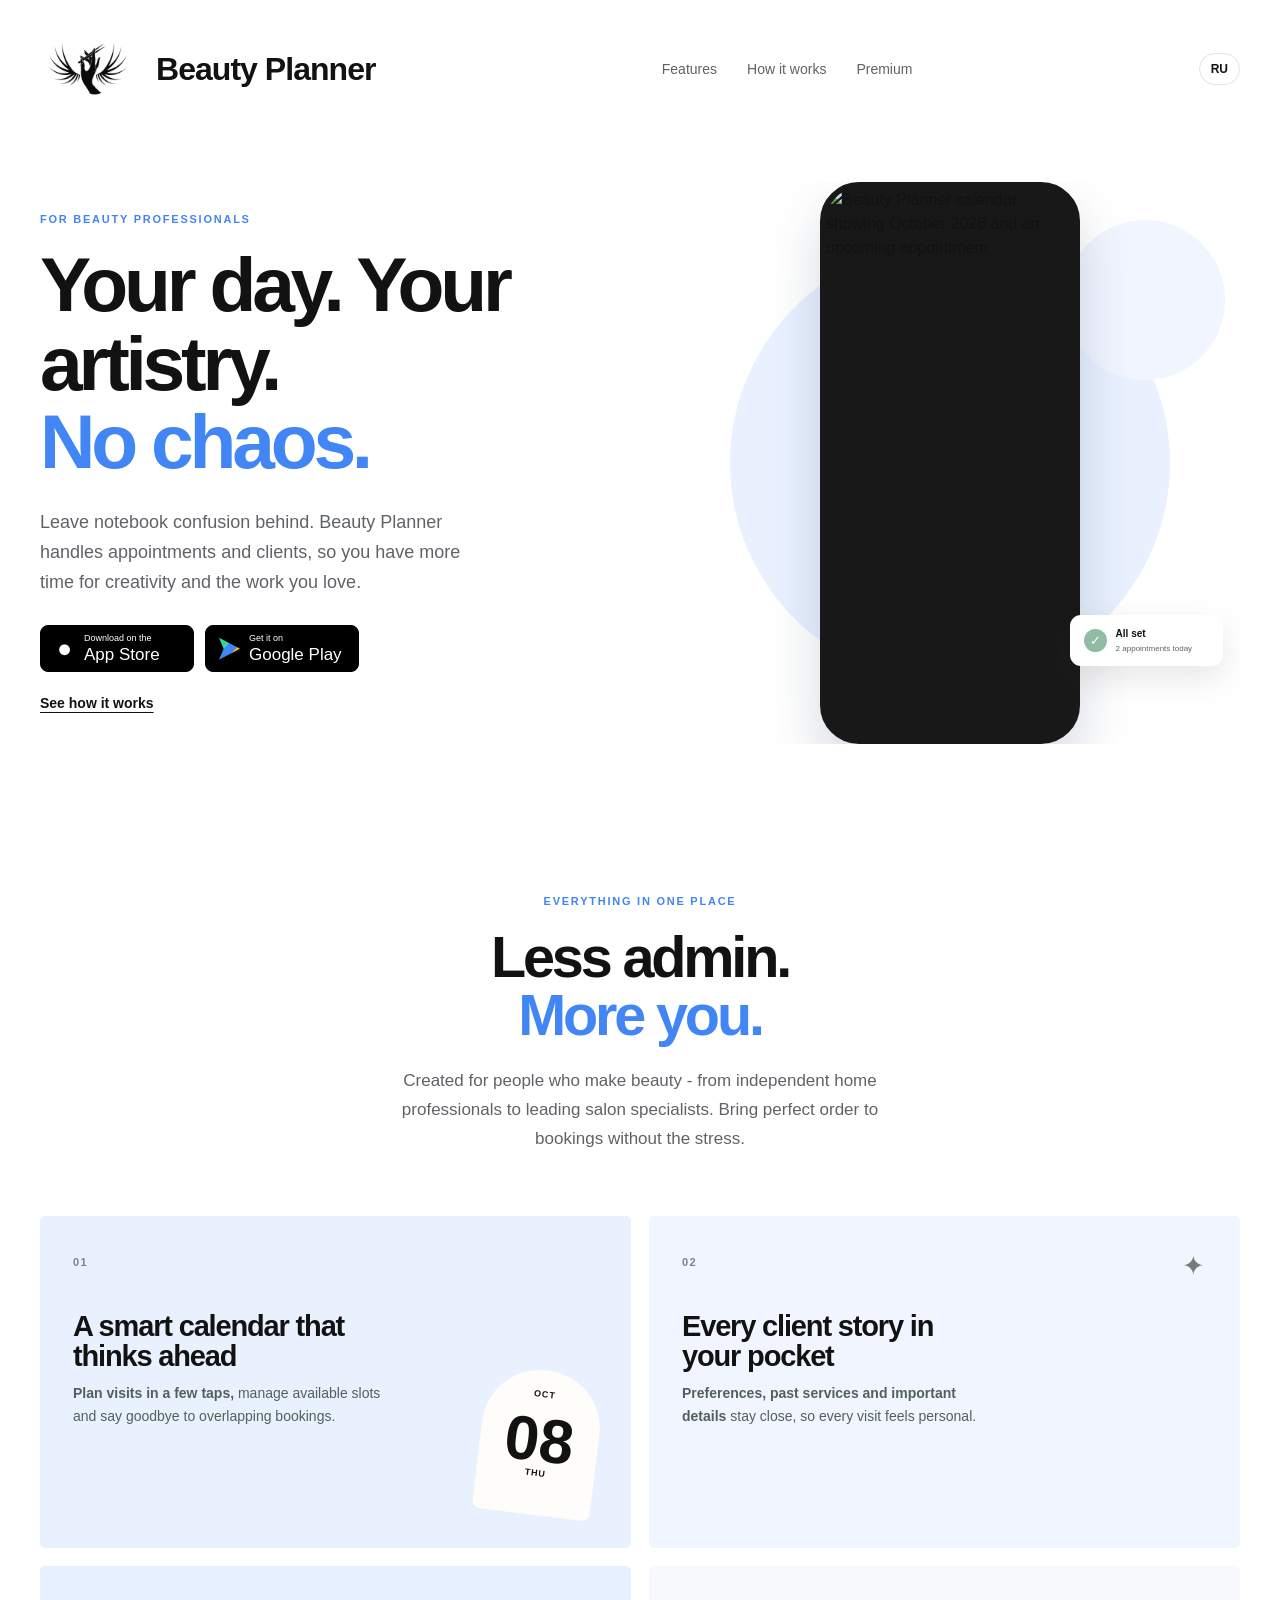
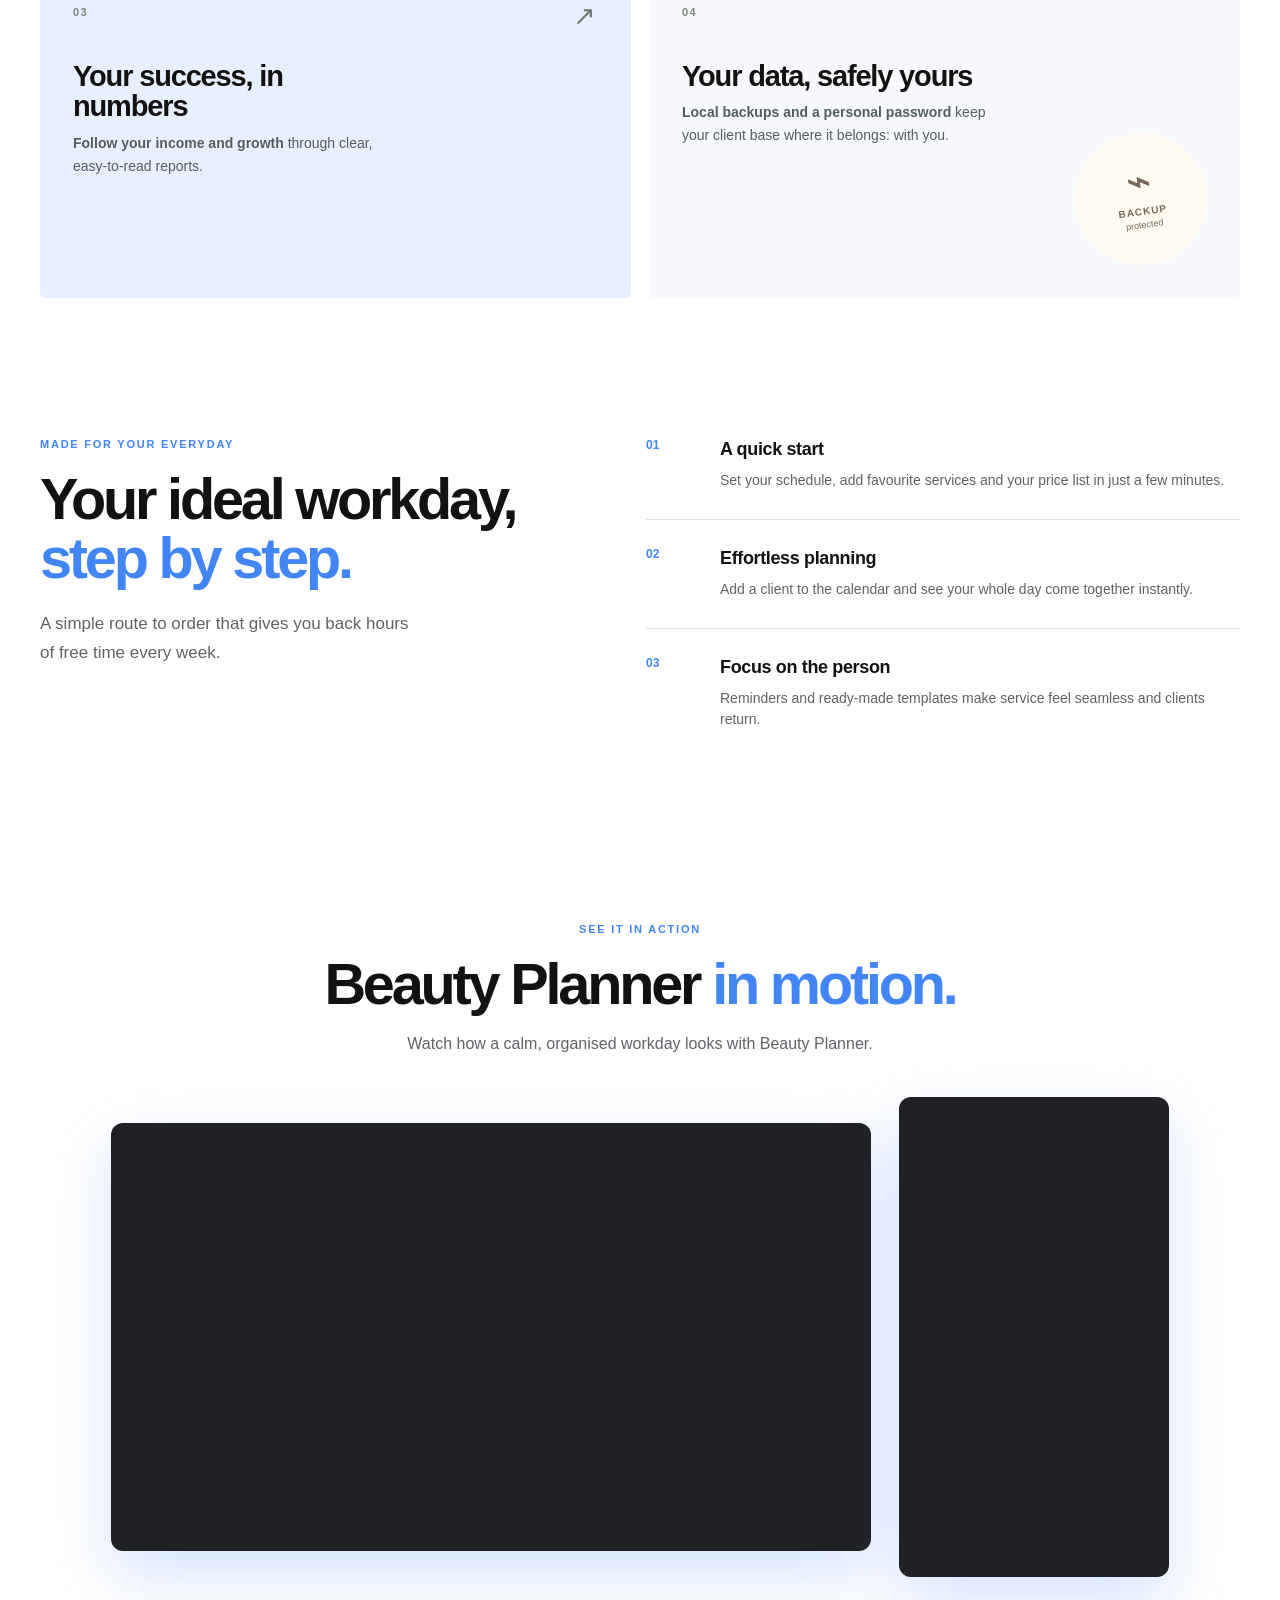
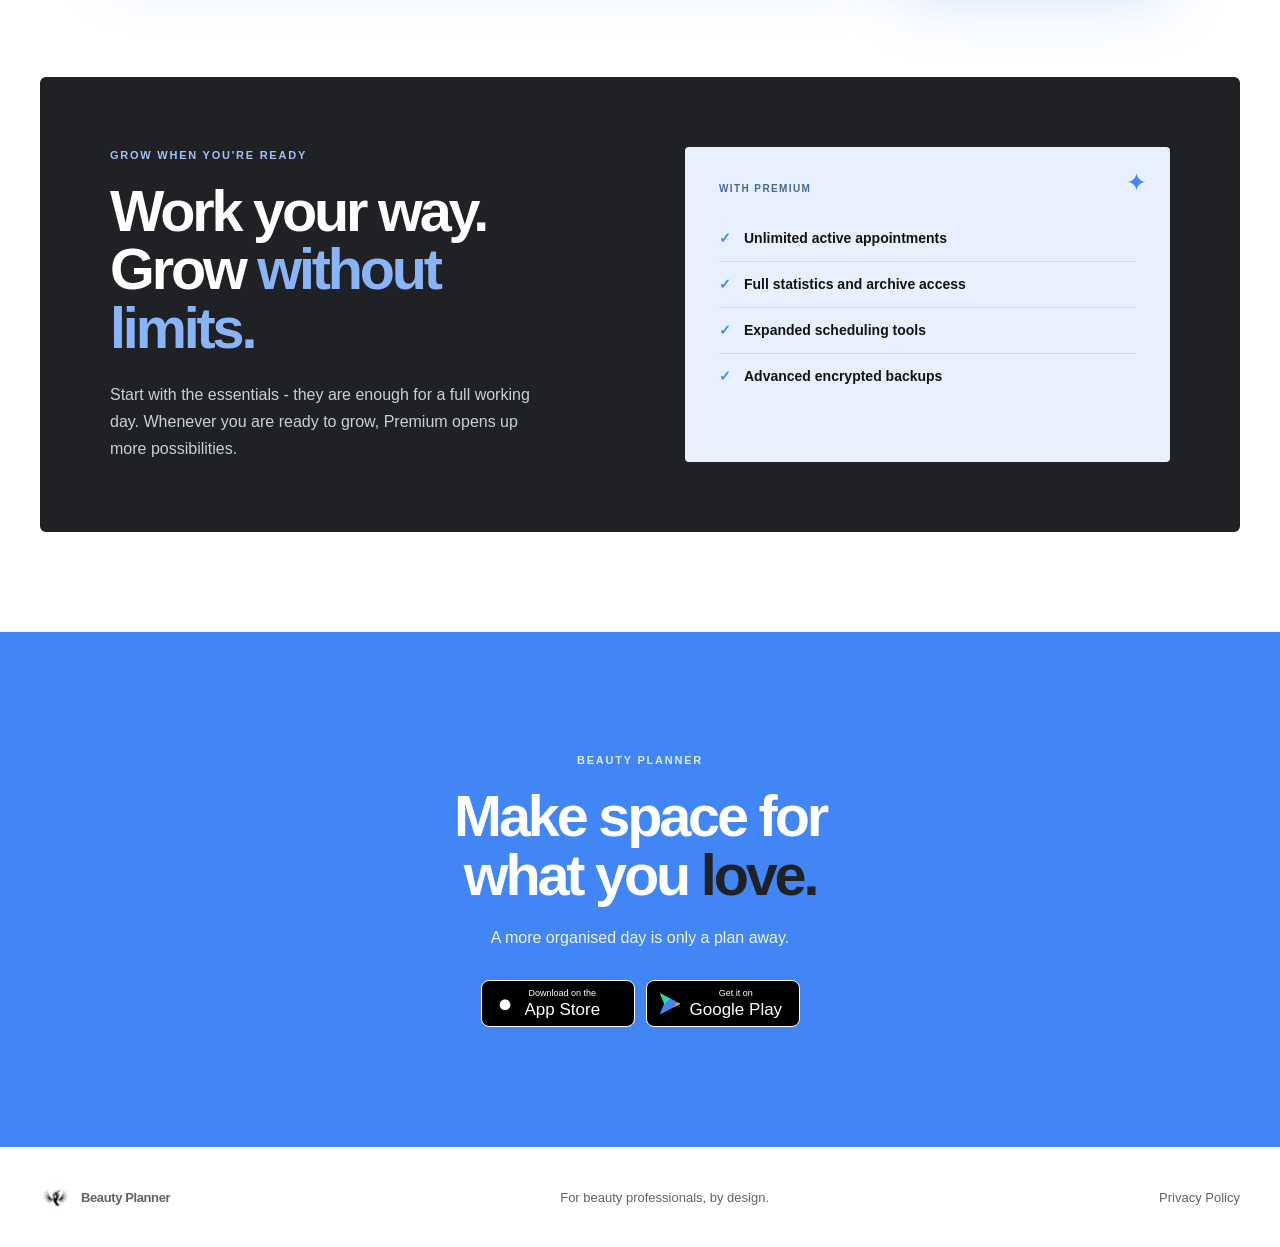
==== commit 132c7dd8: "Add transparent SVG favicon and video section" ====
--- a/index.html
+++ b/index.html
@@ -5,8 +5,8 @@
     <meta name="viewport" content="width=device-width, initial-scale=1">
     <meta name="description" content="Beauty Planner is the calm, simple workspace for beauty professionals.">
     <title>Beauty Planner — your day, beautifully planned</title>
-    <link rel="icon" href="favicon.ico?v=20261101" sizes="any">
-    <link rel="icon" type="image/png" sizes="1024x1024" href="assets/app-icon-1024.png">
+    <link rel="icon" href="favicon.ico?v=20261101" sizes="32x32">
+    <link rel="icon" type="image/svg+xml" href="favicon.svg?v=20261108">
     <link rel="apple-touch-icon" sizes="1024x1024" href="assets/app-icon-1024.png">
     <link rel="stylesheet" href="styles.css">
   </head>
@@ -100,6 +100,20 @@
         </ol>
       </section>
 
+      <section class="videos" id="videos">
+        <p class="eyebrow" data-i18n="videosEyebrow">SEE IT IN ACTION</p>
+        <h2 data-i18n-html="videosTitle">Beauty Planner <em>in motion.</em></h2>
+        <p class="videos-text" data-i18n="videosText">Watch how a calm, organised workday looks with Beauty Planner.</p>
+        <div class="video-grid">
+          <div class="video-frame video-wide">
+            <iframe src="https://www.youtube-nocookie.com/embed/gZsghAJQ3sw" title="Beauty Planner video" loading="lazy" allow="accelerometer; encrypted-media; picture-in-picture; fullscreen" allowfullscreen referrerpolicy="strict-origin-when-cross-origin"></iframe>
+          </div>
+          <div class="video-frame video-short">
+            <iframe src="https://www.youtube-nocookie.com/embed/o5xP6jXX2Hs" title="Beauty Planner short" loading="lazy" allow="accelerometer; encrypted-media; picture-in-picture; fullscreen" allowfullscreen referrerpolicy="strict-origin-when-cross-origin"></iframe>
+          </div>
+        </div>
+      </section>
+
       <section class="premium" id="premium">
         <div>
           <p class="eyebrow" data-i18n="premiumEyebrow">GROW WHEN YOU'RE READY</p>
--- a/styles.css
+++ b/styles.css
@@ -14,9 +14,11 @@
 html { scroll-behavior: smooth; }
 body { margin: 0; color: var(--ink); background: var(--paper); font-family: Arial, Helvetica, sans-serif; font-size: 16px; line-height: 1.5; }
 a { color: inherit; text-decoration: none; }
-.site-header { width: min(1200px, calc(100% - 48px)); height: 84px; margin: auto; display: flex; align-items: center; justify-content: space-between; }
+.site-header { width: min(1200px, calc(100% - 48px)); height: 138px; margin: auto; display: flex; align-items: center; justify-content: space-between; }
 .brand { display: inline-flex; gap: 10px; align-items: center; font-weight: 700; letter-spacing: -.03em; }
 .brand-mark { width: 31px; height: 31px; object-fit: contain; border-radius: 50%; }
+.site-header .brand { gap: 20px; font-size: 32px; }
+.site-header .brand-mark { width: 96px; height: 96px; }
 .site-nav { display: flex; gap: 30px; color: var(--muted); font-size: 14px; }
 .site-nav a:hover, .text-link:hover, .site-footer a:hover { color: var(--coral); }
 .language-switch { border: 1px solid var(--line); background: transparent; padding: 8px 11px; border-radius: 99px; cursor: pointer; color: var(--ink); font: 700 12px "DM Sans", sans-serif; }
@@ -43,27 +45,8 @@
 .orb { position: absolute; border-radius: 50%; }
 .orb-one { width: 440px; height: 440px; background: var(--peach); }
 .orb-two { width: 160px; height: 160px; background: var(--lilac); top: 38px; right: 15px; }
-.phone { position: relative; width: 245px; height: 490px; padding: 9px; z-index: 1; background: #181818; border: 6px solid #fff; border-radius: 35px; box-shadow: 0 26px 52px #2b426433; }
-.phone-bar { height: 20px; display: grid; place-items: center; background: #fff; border-radius: 25px 25px 0 0; }
-.phone-bar span { width: 55px; height: 5px; background: #181818; border-radius: 99px; }
-.app-screen { height: calc(100% - 20px); position: relative; overflow: hidden; padding: 15px; background: #fcfaf7; border-radius: 0 0 24px 24px; font-family: "DM Sans", sans-serif; }
-.app-top { display: flex; align-items: center; gap: 7px; font-size: 8px; font-weight: 600; }
-.app-logo { display: grid; place-items: center; width: 17px; height: 17px; color: #fff; background: var(--coral); border-radius: 50%; font: 700 11px Arial, sans-serif; }
-.avatar { width: 16px; height: 16px; margin-left: auto; border-radius: 50%; background: #d3a585; }
-.calendar-head { display: flex; justify-content: space-between; margin: 22px 0 15px; font-size: 9px; }
-.week-days, .calendar-days { display: grid; grid-template-columns: repeat(7, 1fr); gap: 5px; text-align: center; font-size: 7px; }
-.week-days { color: #a7aaa6; margin-bottom: 9px; }
-.calendar-days span { display: grid; place-items: center; height: 20px; }
-.calendar-days .selected-day { color: #fff; background: var(--coral); border-radius: 50%; }
-.appointments { margin-top: 21px; padding-top: 16px; border-top: 1px solid #eee9e2; }
-.appointments p { margin: 0 0 11px; color: #a5a7a4; font-size: 6px; font-weight: 700; letter-spacing: .08em; }
-.appointment { display: grid; grid-template-columns: 27px 7px 1fr; align-items: center; gap: 5px; margin: 11px 0; font-size: 7px; }
-.appointment-time { color: #858b87; }
-.appointment-dot { display: block; width: 6px; height: 28px; background: #8eb6a1; border-radius: 99px; }
-.appointment-dot.coral { background: var(--coral); }
-.appointment b, .appointment small { display: block; }
-.appointment small { color: #949995; font-size: 6px; margin-top: 2px; }
-.add-button { position: absolute; right: 16px; bottom: 17px; display: grid; place-items: center; width: 31px; height: 31px; background: var(--ink); color: #fff; border-radius: 50%; font-size: 19px; }
+.phone { position: relative; width: 260px; height: 562px; z-index: 1; overflow: hidden; background: #181818; border: 6px solid #181818; border-radius: 39px; box-shadow: 0 26px 52px #2b426433; }
+.phone-screenshot { display: block; width: 100%; height: 100%; object-fit: cover; }
 .floating-card { position: absolute; z-index: 2; right: 3%; bottom: 78px; display: flex; align-items: center; gap: 9px; min-width: 153px; padding: 11px 14px; background: #fff; border-radius: 11px; box-shadow: 0 12px 30px #50473c21; font-size: 10px; }
 .floating-card b, .floating-card small { display: block; }
 .floating-card small { color: var(--muted); margin-top: 2px; font-size: 8px; }
@@ -87,6 +70,16 @@
 .premium { width: min(1200px, calc(100% - 48px)); margin: 0 auto 100px; padding: 70px; display: grid; grid-template-columns: 1fr 1fr; gap: 90px; background: #202124; color: #fff; border-radius: 6px; }.premium .eyebrow { color: #9ec1fb; }.premium h2 { max-width: 480px; }.premium h2 em { color: #8ab4f8; }.premium > div > p:last-child { max-width: 440px; margin: 23px 0 0; color: #c8d0d9; line-height: 1.7; }
 .premium-card { position: relative; padding: 34px; background: #e8f0fe; color: var(--ink); border-radius: 4px; }.premium-label { margin: 0 0 20px; color: #496990; font-size: 10px; font-weight: 700; letter-spacing: .14em; }.premium-card ul { margin: 0; padding: 0; list-style: none; }.premium-card li { padding: 12px 0 12px 25px; border-bottom: 1px solid #c9dbf8; font-size: 14px; font-weight: 600; }.premium-card li::before { content: "✓"; position: absolute; left: 0; color: var(--coral); font-weight: 700; }.premium-card li { position: relative; }.premium-card li:last-child { border: 0; }.sparkle { position: absolute; right: 23px; top: 17px; color: var(--coral); font-size: 25px; }
 .cta { margin: 0; padding: 120px 24px; color: #fff; text-align: center; background: var(--coral); }.cta .eyebrow { color: #dbeaff; }.cta h2 em { color: #202124; }.cta > p:not(.eyebrow) { margin: 22px 0 30px; color: #edf4ff; }.store-links-centered { justify-content: center; }.store-button-light { border-color: #fff; }.button-light { background: #fff; color: var(--ink); }.button-light:hover { background: var(--paper); }
-.site-footer { width: min(1200px, calc(100% - 48px)); min-height: 100px; margin: auto; display: flex; align-items: center; justify-content: space-between; color: var(--muted); font-size: 13px; }.site-footer p { margin: 0; }.legal-links { display: flex; gap: 18px; }.legal-links a { text-decoration: underline; text-underline-offset: 3px; }
-@media (max-width: 760px) { .site-header { width: min(100% - 32px, 600px); height: 70px; }.site-nav { display: none; }.hero { width: min(100% - 32px, 600px); grid-template-columns: 1fr; padding-top: 52px; text-align: center; }.hero-copy { display: grid; justify-items: center; }.hero-text { font-size: 16px; }.hero-visual { min-height: 485px; }.phone { transform: scale(.88); }.orb-one { width: 370px; height: 370px; }.floating-card { right: 1%; bottom: 54px; }.intro { width: min(100% - 32px, 600px); padding-top: 80px; }.feature-grid { width: min(100% - 32px, 600px); grid-template-columns: 1fr; }.feature-card { min-height: 290px; }.workflow { width: min(100% - 32px, 600px); margin: 90px auto; grid-template-columns: 1fr; gap: 45px; }.premium { width: min(100% - 32px, 600px); margin-bottom: 65px; padding: 42px 25px; grid-template-columns: 1fr; gap: 35px; }.cta { padding: 90px 20px; }.site-footer { width: min(100% - 32px, 600px); padding: 25px 0; min-height: auto; flex-wrap: wrap; gap: 15px; }.site-footer p { order: 3; width: 100%; } }
+.site-footer { width: min(1200px, calc(100% - 48px)); min-height: 100px; margin: auto; display: flex; align-items: center; justify-content: space-between; color: var(--muted); font-size: 13px; }.site-footer p { margin: 0; }.site-footer > a:last-child { text-decoration: underline; text-underline-offset: 3px; }
+@media (max-width: 760px) { .site-header { width: min(100% - 32px, 600px); height: 88px; }.site-header .brand { gap: 10px; font-size: 20px; }.site-header .brand-mark { width: 54px; height: 54px; }.site-nav { display: none; }.hero { width: min(100% - 32px, 600px); grid-template-columns: 1fr; padding-top: 52px; text-align: center; }.hero-copy { display: grid; justify-items: center; }.hero-text { font-size: 16px; }.hero-visual { min-height: 485px; }.phone { transform: scale(.88); }.orb-one { width: 370px; height: 370px; }.floating-card { right: 1%; bottom: 54px; }.intro { width: min(100% - 32px, 600px); padding-top: 80px; }.feature-grid { width: min(100% - 32px, 600px); grid-template-columns: 1fr; }.feature-card { min-height: 290px; }.workflow { width: min(100% - 32px, 600px); margin: 90px auto; grid-template-columns: 1fr; gap: 45px; }.premium { width: min(100% - 32px, 600px); margin-bottom: 65px; padding: 42px 25px; grid-template-columns: 1fr; gap: 35px; }.cta { padding: 90px 20px; }.site-footer { width: min(100% - 32px, 600px); padding: 25px 0; min-height: auto; flex-wrap: wrap; gap: 15px; }.site-footer p { order: 3; width: 100%; } }
 @media (max-width: 390px) { .store-links { justify-content: center; }.store-button { min-width: 148px; }.feature-card { padding: 26px; }.feature-card h3 { font-size: 26px; }.mini-calendar, .backup-art { transform: scale(.8); transform-origin: bottom right; } }
+
+.videos { width: min(1200px, calc(100% - 48px)); margin: 0 auto 100px; text-align: center; }
+.videos h2 em { color: var(--coral); }
+.videos-text { max-width: 560px; margin: 16px auto 40px; color: var(--muted); line-height: 1.7; }
+.video-grid { display: flex; gap: 28px; justify-content: center; align-items: center; }
+.video-frame { position: relative; overflow: hidden; border-radius: 12px; background: #202124; box-shadow: 0 24px 60px rgba(66, 133, 244, .22); }
+.video-frame iframe { position: absolute; inset: 0; width: 100%; height: 100%; border: 0; }
+.video-wide { flex: 1 1 auto; max-width: 760px; aspect-ratio: 16 / 9; }
+.video-short { flex: 0 0 auto; width: 270px; aspect-ratio: 9 / 16; }
+@media (max-width: 760px) { .videos { width: min(100% - 32px, 600px); margin-bottom: 65px; }.video-grid { flex-direction: column; }.video-wide { width: 100%; }.video-short { width: min(100%, 300px); } }
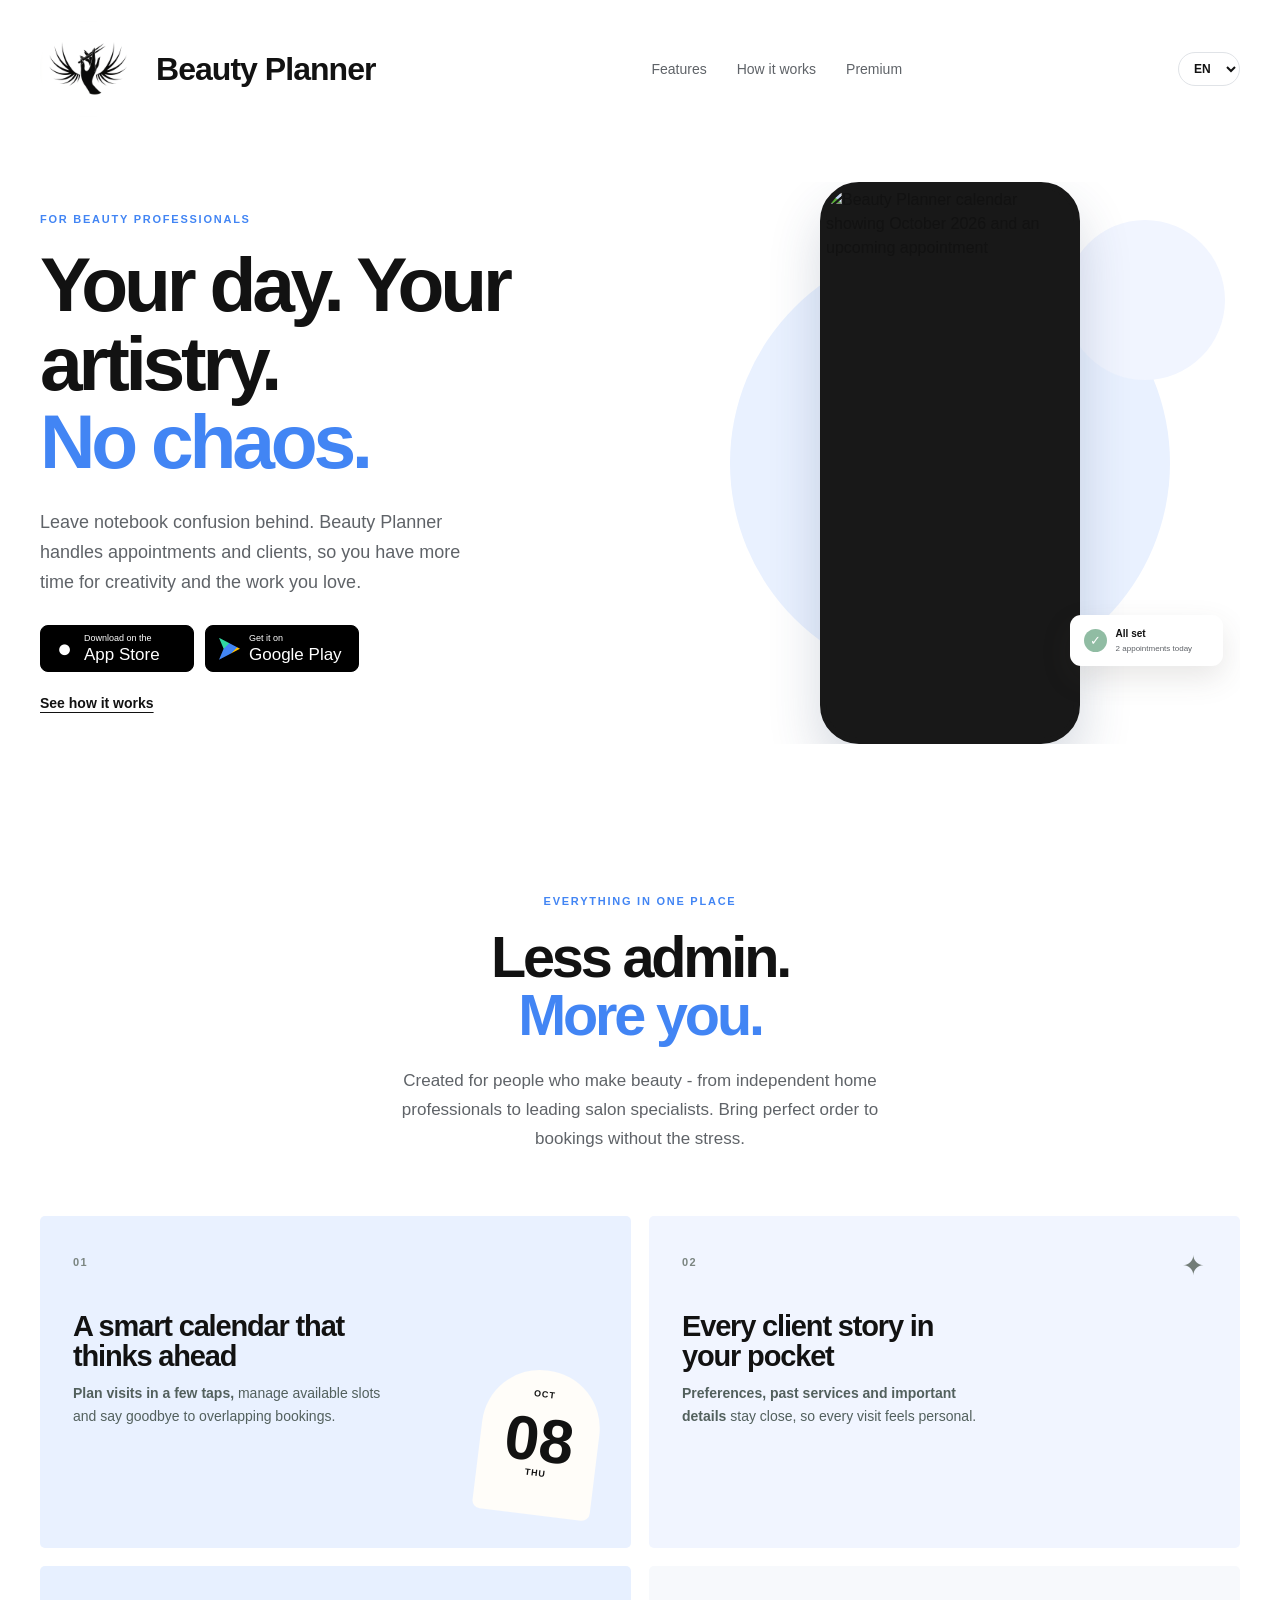
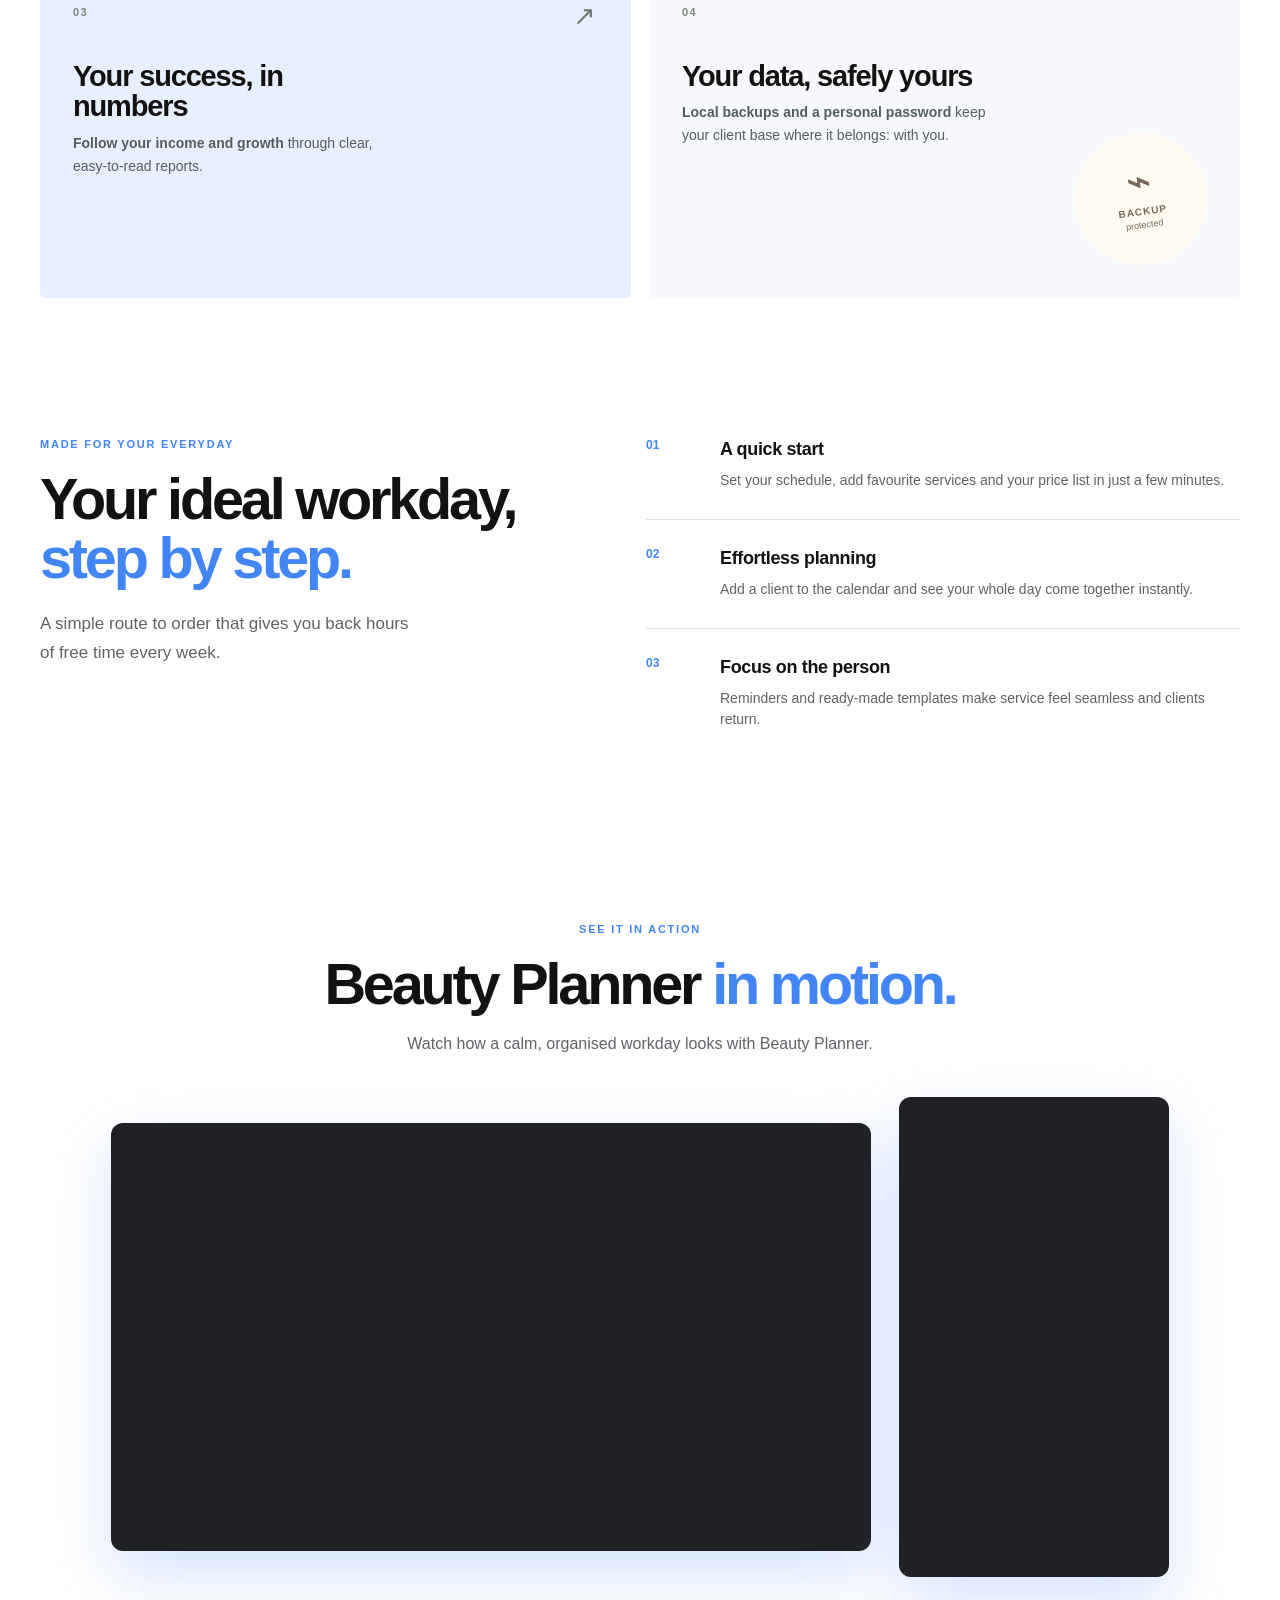
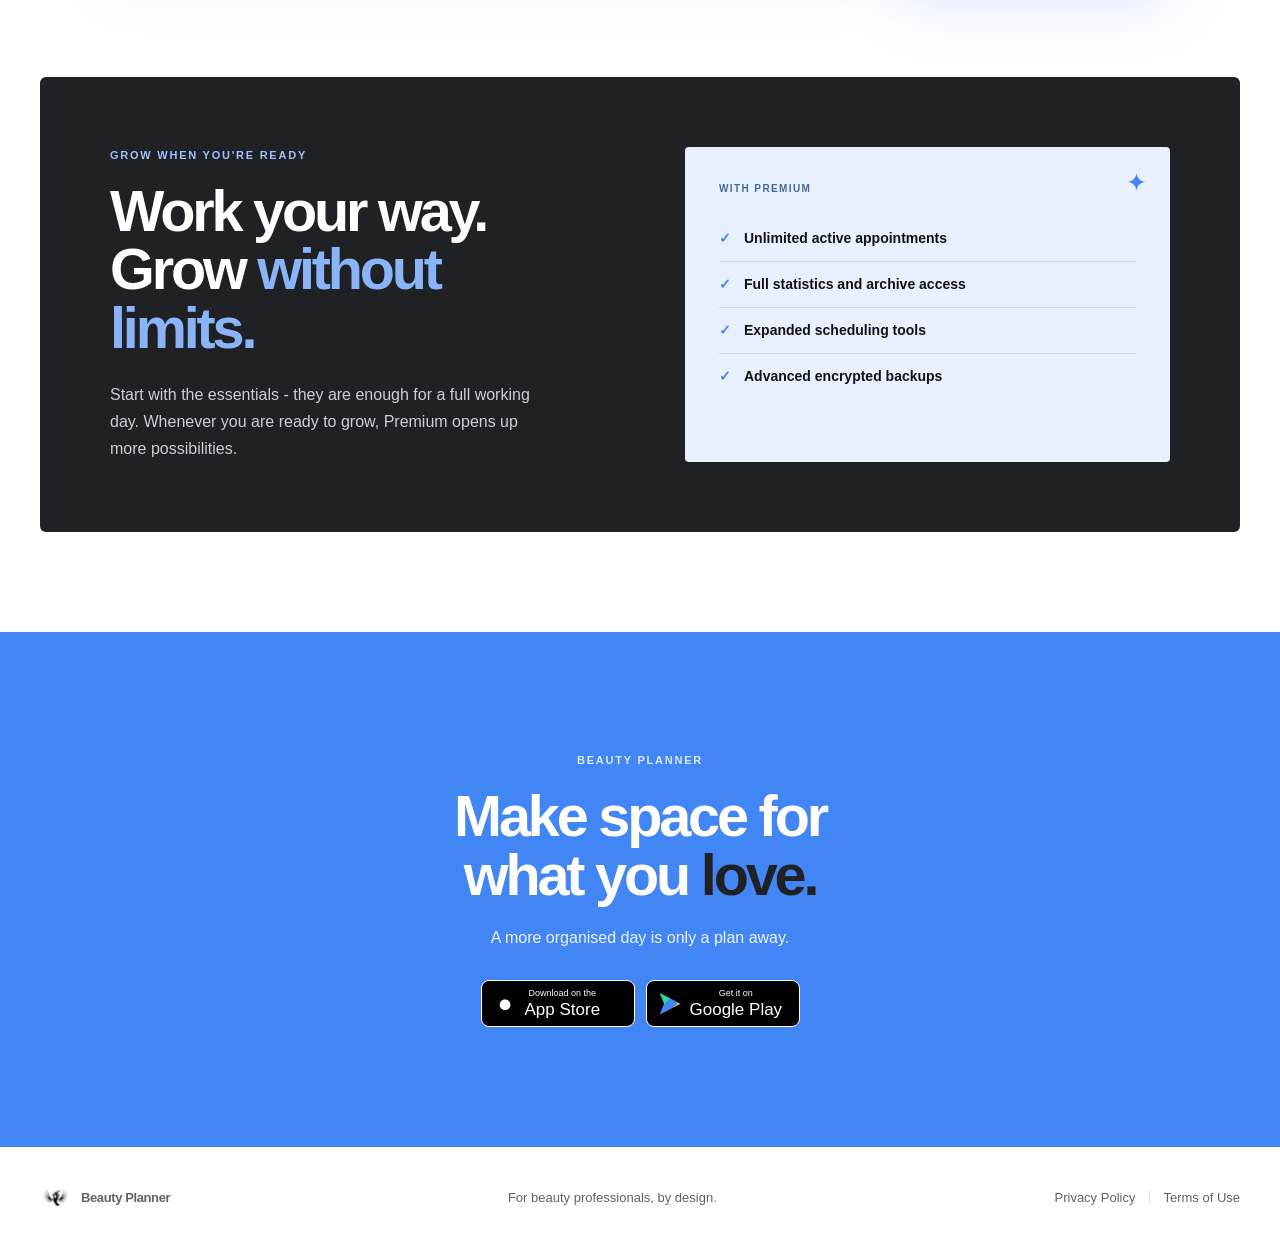
==== commit 9e1166e0: "Add Italian and German: site, privacy policy, terms; language dropdown" ====
--- a/index.html
+++ b/index.html
@@ -21,7 +21,12 @@
         <a href="#workflow" data-i18n="navWorkflow">How it works</a>
         <a href="#premium" data-i18n="navPremium">Premium</a>
       </nav>
-      <button class="language-switch" type="button" aria-label="Switch language">RU</button>
+      <select class="language-switch" aria-label="Language">
+        <option value="en">EN</option>
+        <option value="ru">RU</option>
+        <option value="it">IT</option>
+        <option value="de">DE</option>
+      </select>
     </header>
 
     <main id="top">
@@ -157,6 +162,7 @@
         <a href="terms.html" data-i18n="termsLink">Terms of Use</a>
       </div>
     </footer>
+    <script src="i18n-extra.js"></script>
     <script src="script.js"></script>
   </body>
 </html>
--- a/styles.css
+++ b/styles.css
@@ -83,3 +83,8 @@
 .video-wide { flex: 1 1 auto; max-width: 760px; aspect-ratio: 16 / 9; }
 .video-short { flex: 0 0 auto; width: 270px; aspect-ratio: 9 / 16; }
 @media (max-width: 760px) { .videos { width: min(100% - 32px, 600px); margin-bottom: 65px; }.video-grid { flex-direction: column; }.video-wide { width: 100%; }.video-short { width: min(100%, 300px); } }
+
+.legal-links { display: flex; align-items: center; gap: 28px; }
+.legal-links a + a { position: relative; }
+.legal-links a + a::before { content: ""; position: absolute; left: -14px; top: 50%; width: 1px; height: 14px; background: var(--line); transform: translateY(-50%); }
+@media (max-width: 760px) { .legal-links { gap: 24px; } }
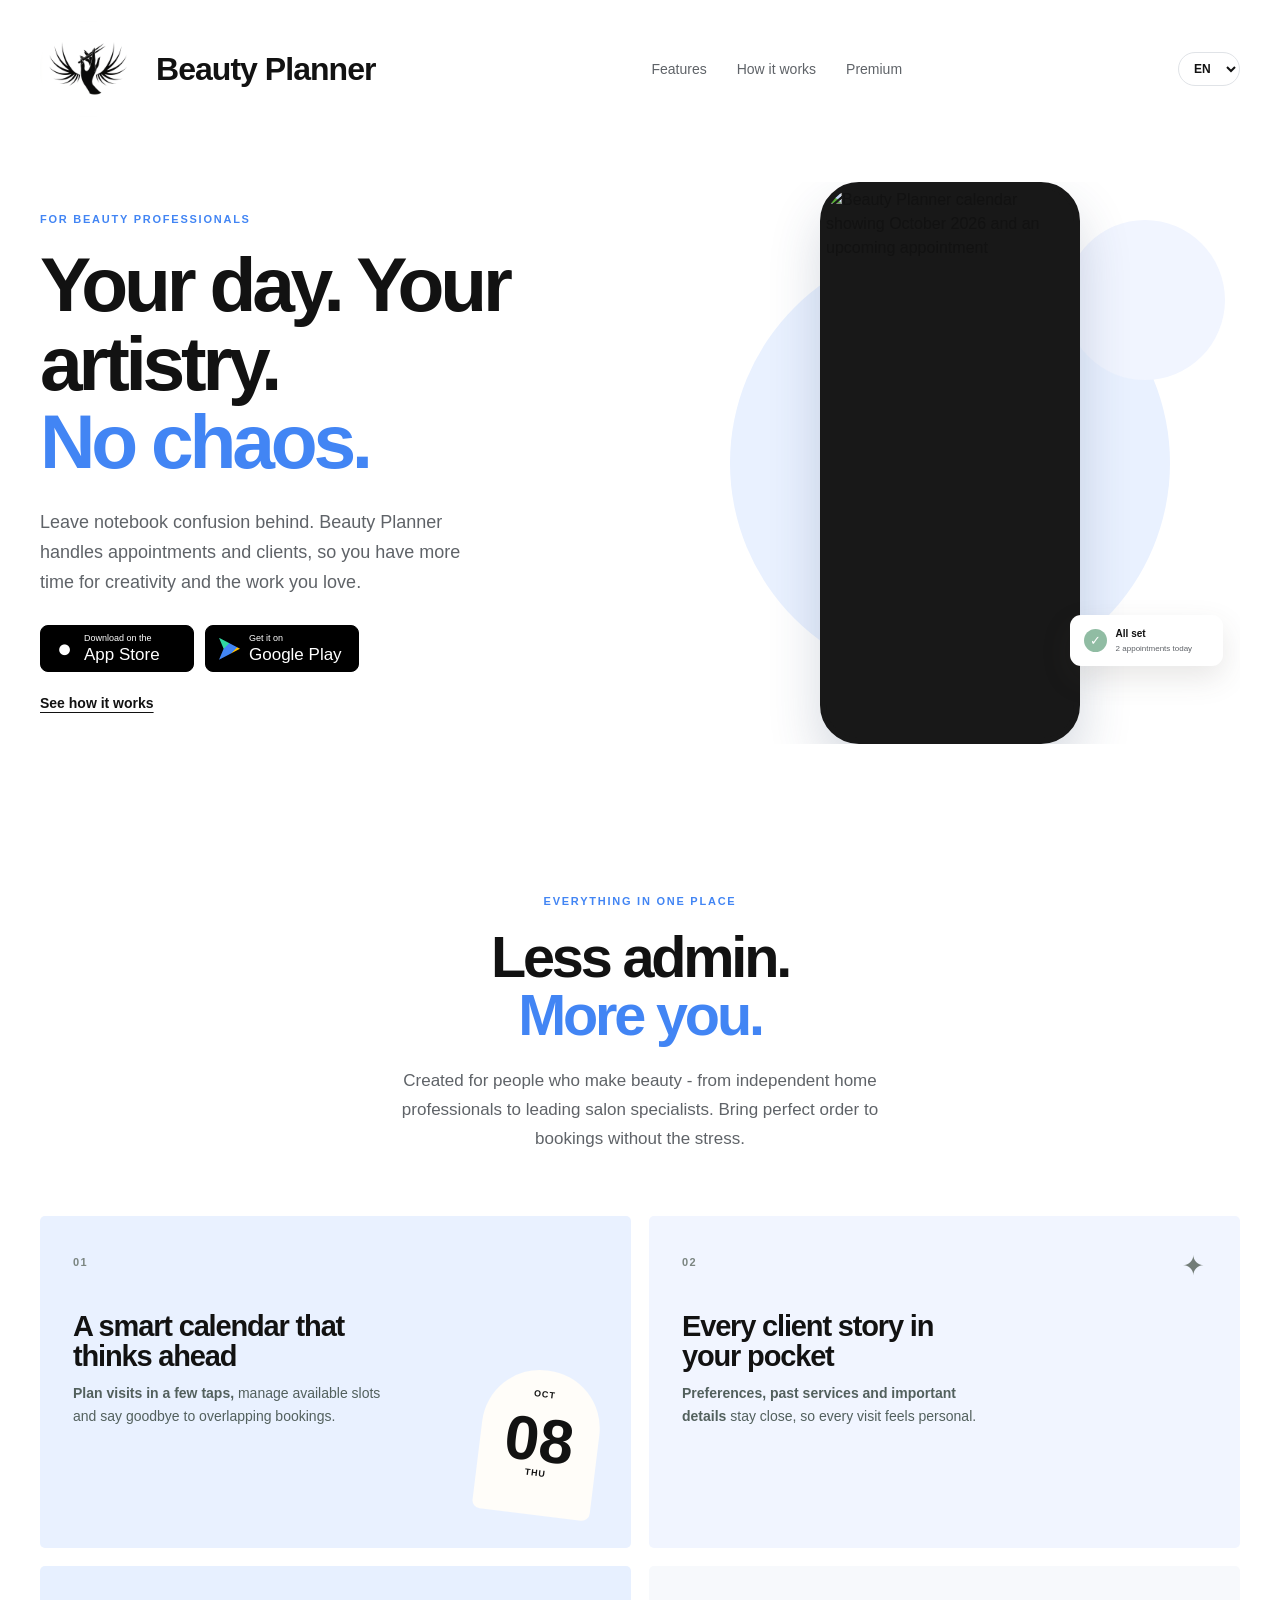
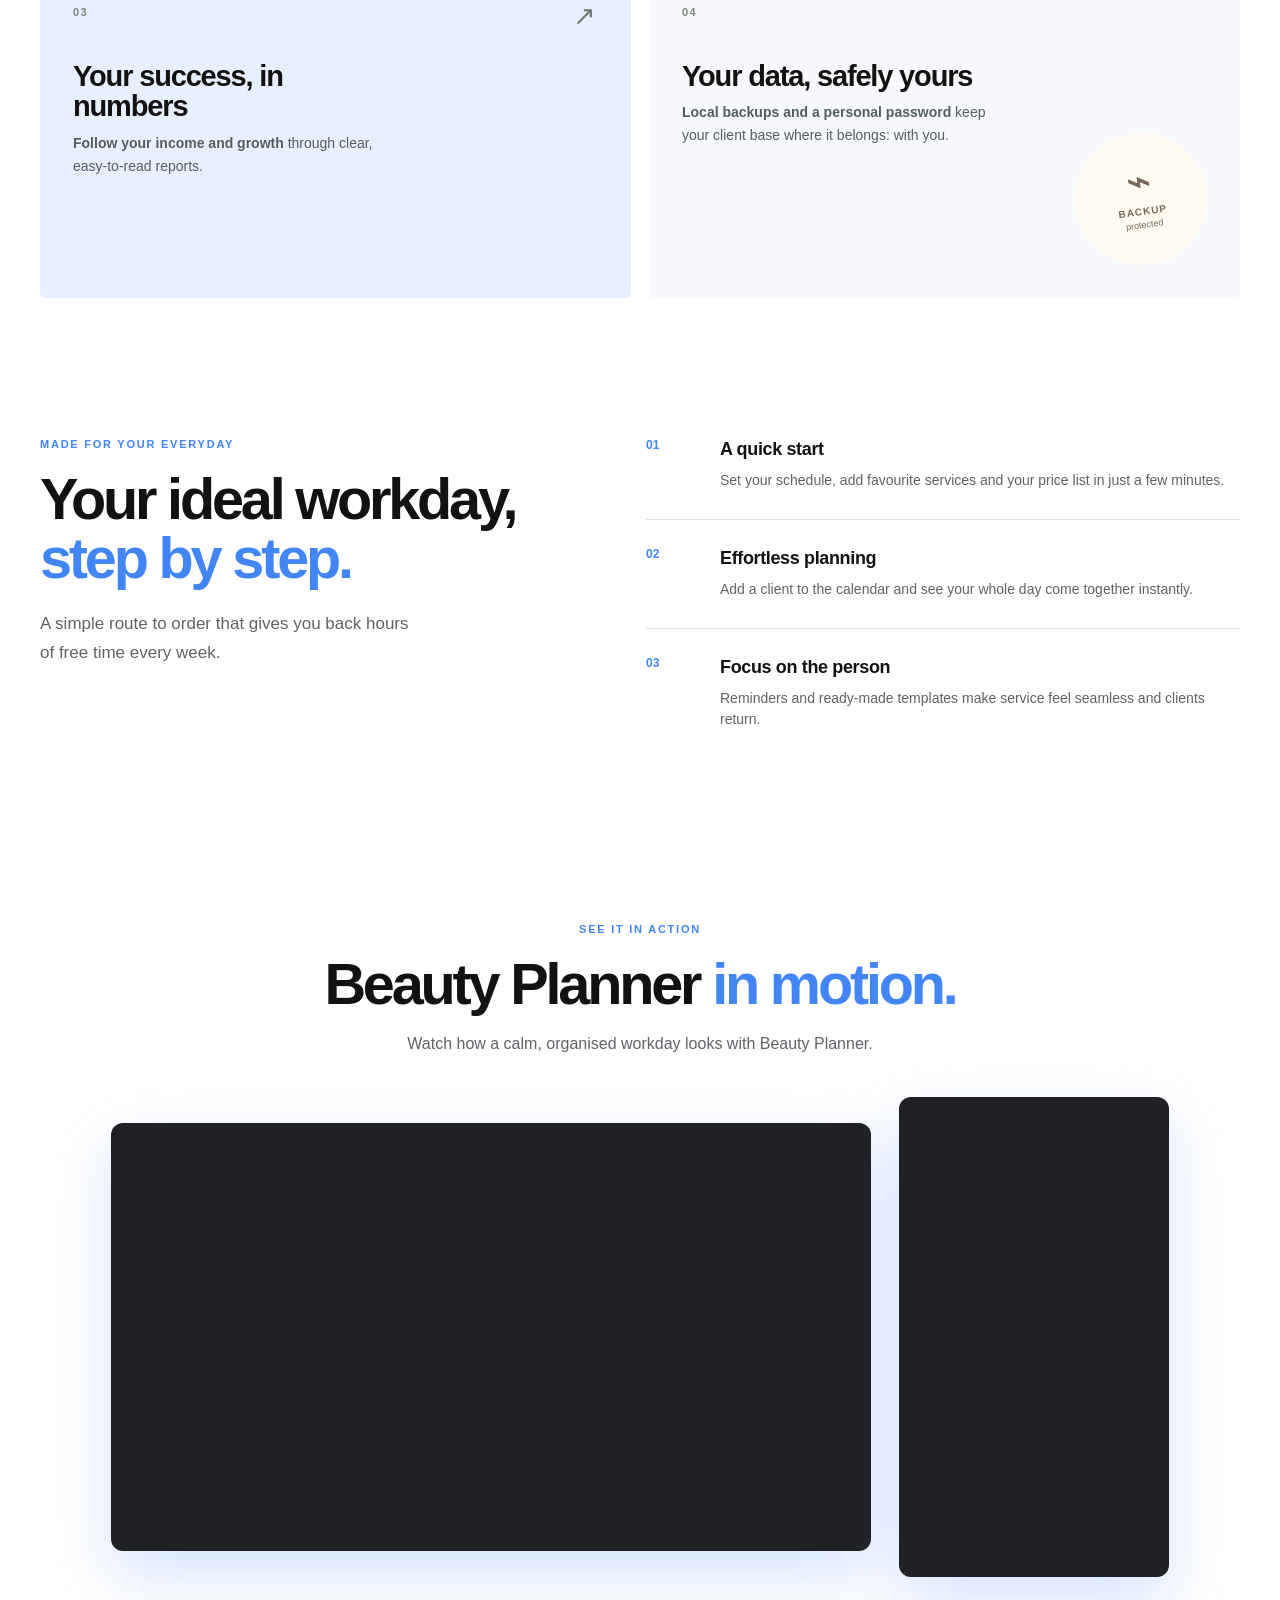
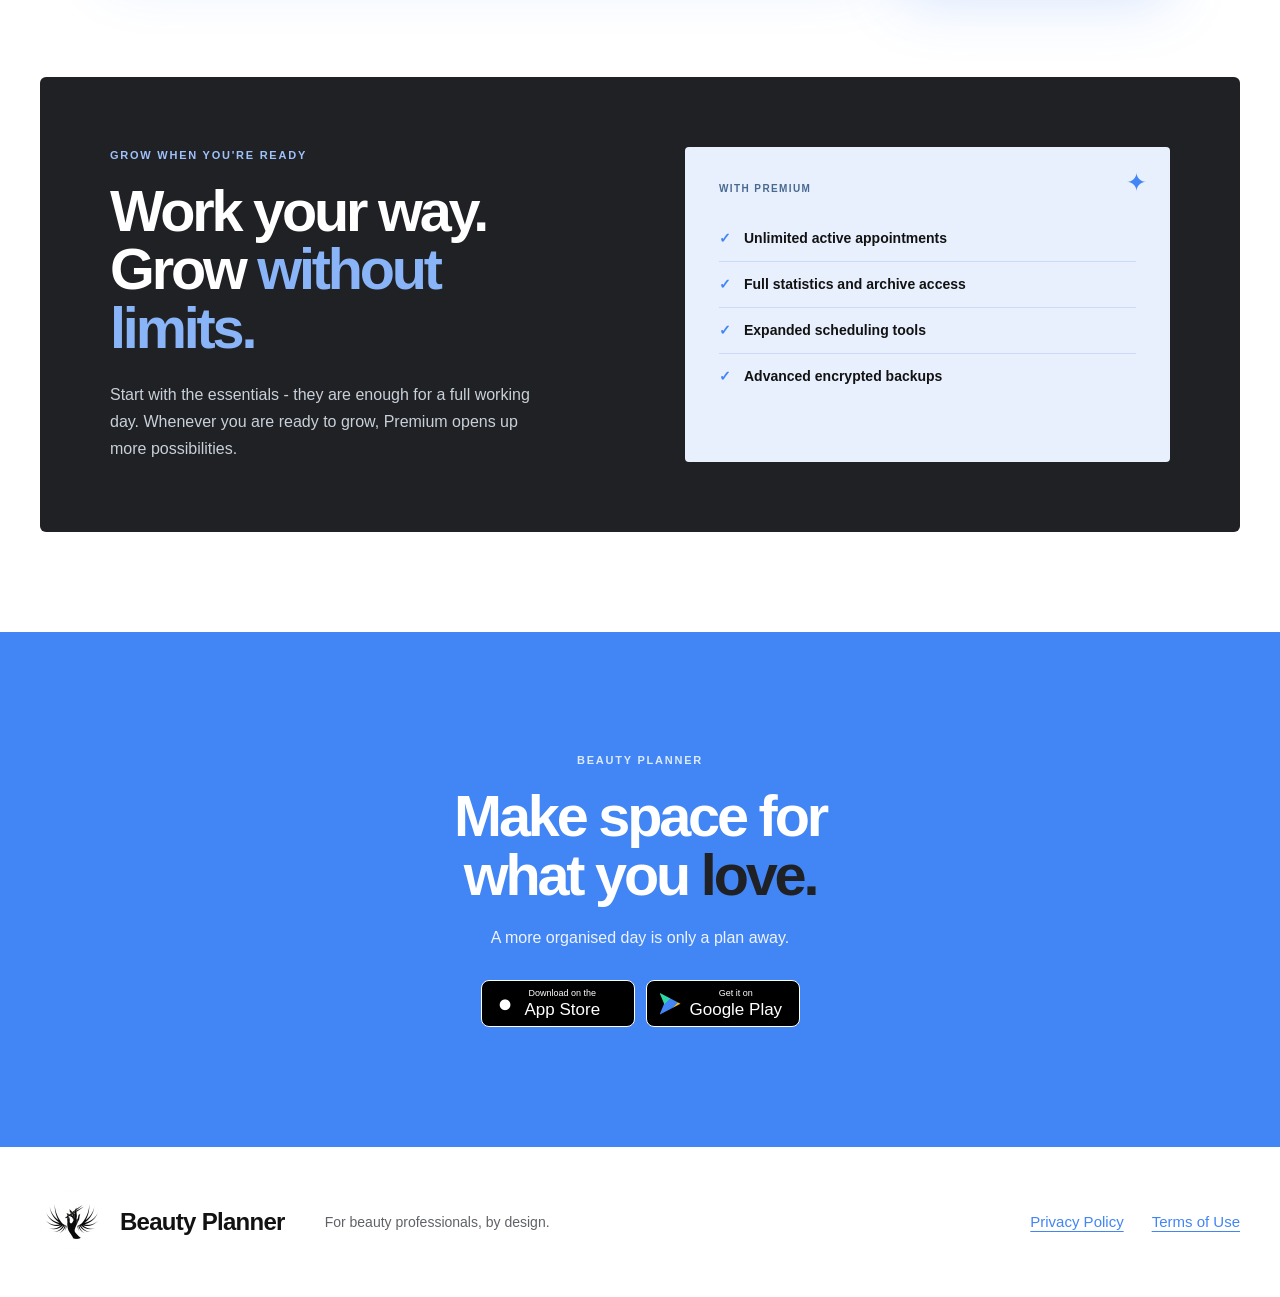
==== commit 41732366: "Add Ukrainian language" ====
--- a/index.html
+++ b/index.html
@@ -26,6 +26,7 @@
         <option value="ru">RU</option>
         <option value="it">IT</option>
         <option value="de">DE</option>
+        <option value="uk">UK</option>
       </select>
     </header>
 
@@ -163,6 +164,7 @@
       </div>
     </footer>
     <script src="i18n-extra.js"></script>
+    <script src="i18n-uk.js"></script>
     <script src="script.js"></script>
   </body>
 </html>
--- a/styles.css
+++ b/styles.css
@@ -70,7 +70,7 @@
 .premium { width: min(1200px, calc(100% - 48px)); margin: 0 auto 100px; padding: 70px; display: grid; grid-template-columns: 1fr 1fr; gap: 90px; background: #202124; color: #fff; border-radius: 6px; }.premium .eyebrow { color: #9ec1fb; }.premium h2 { max-width: 480px; }.premium h2 em { color: #8ab4f8; }.premium > div > p:last-child { max-width: 440px; margin: 23px 0 0; color: #c8d0d9; line-height: 1.7; }
 .premium-card { position: relative; padding: 34px; background: #e8f0fe; color: var(--ink); border-radius: 4px; }.premium-label { margin: 0 0 20px; color: #496990; font-size: 10px; font-weight: 700; letter-spacing: .14em; }.premium-card ul { margin: 0; padding: 0; list-style: none; }.premium-card li { padding: 12px 0 12px 25px; border-bottom: 1px solid #c9dbf8; font-size: 14px; font-weight: 600; }.premium-card li::before { content: "✓"; position: absolute; left: 0; color: var(--coral); font-weight: 700; }.premium-card li { position: relative; }.premium-card li:last-child { border: 0; }.sparkle { position: absolute; right: 23px; top: 17px; color: var(--coral); font-size: 25px; }
 .cta { margin: 0; padding: 120px 24px; color: #fff; text-align: center; background: var(--coral); }.cta .eyebrow { color: #dbeaff; }.cta h2 em { color: #202124; }.cta > p:not(.eyebrow) { margin: 22px 0 30px; color: #edf4ff; }.store-links-centered { justify-content: center; }.store-button-light { border-color: #fff; }.button-light { background: #fff; color: var(--ink); }.button-light:hover { background: var(--paper); }
-.site-footer { width: min(1200px, calc(100% - 48px)); min-height: 100px; margin: auto; display: flex; align-items: center; justify-content: space-between; color: var(--muted); font-size: 13px; }.site-footer p { margin: 0; }.site-footer > a:last-child { text-decoration: underline; text-underline-offset: 3px; }
+.site-footer { width: min(1200px, calc(100% - 48px)); min-height: 100px; margin: auto; display: flex; align-items: center; justify-content: flex-start; color: var(--muted); font-size: 13px; }.site-footer p { margin: 0; }
 @media (max-width: 760px) { .site-header { width: min(100% - 32px, 600px); height: 88px; }.site-header .brand { gap: 10px; font-size: 20px; }.site-header .brand-mark { width: 54px; height: 54px; }.site-nav { display: none; }.hero { width: min(100% - 32px, 600px); grid-template-columns: 1fr; padding-top: 52px; text-align: center; }.hero-copy { display: grid; justify-items: center; }.hero-text { font-size: 16px; }.hero-visual { min-height: 485px; }.phone { transform: scale(.88); }.orb-one { width: 370px; height: 370px; }.floating-card { right: 1%; bottom: 54px; }.intro { width: min(100% - 32px, 600px); padding-top: 80px; }.feature-grid { width: min(100% - 32px, 600px); grid-template-columns: 1fr; }.feature-card { min-height: 290px; }.workflow { width: min(100% - 32px, 600px); margin: 90px auto; grid-template-columns: 1fr; gap: 45px; }.premium { width: min(100% - 32px, 600px); margin-bottom: 65px; padding: 42px 25px; grid-template-columns: 1fr; gap: 35px; }.cta { padding: 90px 20px; }.site-footer { width: min(100% - 32px, 600px); padding: 25px 0; min-height: auto; flex-wrap: wrap; gap: 15px; }.site-footer p { order: 3; width: 100%; } }
 @media (max-width: 390px) { .store-links { justify-content: center; }.store-button { min-width: 148px; }.feature-card { padding: 26px; }.feature-card h3 { font-size: 26px; }.mini-calendar, .backup-art { transform: scale(.8); transform-origin: bottom right; } }
 
@@ -88,3 +88,14 @@
 .legal-links a + a { position: relative; }
 .legal-links a + a::before { content: ""; position: absolute; left: -14px; top: 50%; width: 1px; height: 14px; background: var(--line); transform: translateY(-50%); }
 @media (max-width: 760px) { .legal-links { gap: 24px; } }
+
+.site-footer { min-height: 150px; }
+.site-footer .brand { gap: 16px; font-size: 24px; color: var(--ink); }
+.site-footer .brand-mark { width: 64px; height: 64px; }
+.site-footer > p { margin-left: 40px; font-size: 14px; }
+.legal-links { margin-left: auto; }
+.legal-links a { color: var(--coral); font-size: 15px; font-weight: 500; text-decoration: underline; text-underline-offset: 4px; }
+.legal-links a:hover { color: #2a6ad6; }
+.legal-links a + a::before { display: none; }
+@media (max-width: 760px) { .site-footer .brand { font-size: 20px; }.site-footer .brand-mark { width: 52px; height: 52px; }.site-footer > p { margin-left: 0; }.legal-links { margin-left: 0; flex-wrap: wrap; } }
+.policy-section a { color: var(--coral); text-decoration: underline; text-underline-offset: 3px; }
